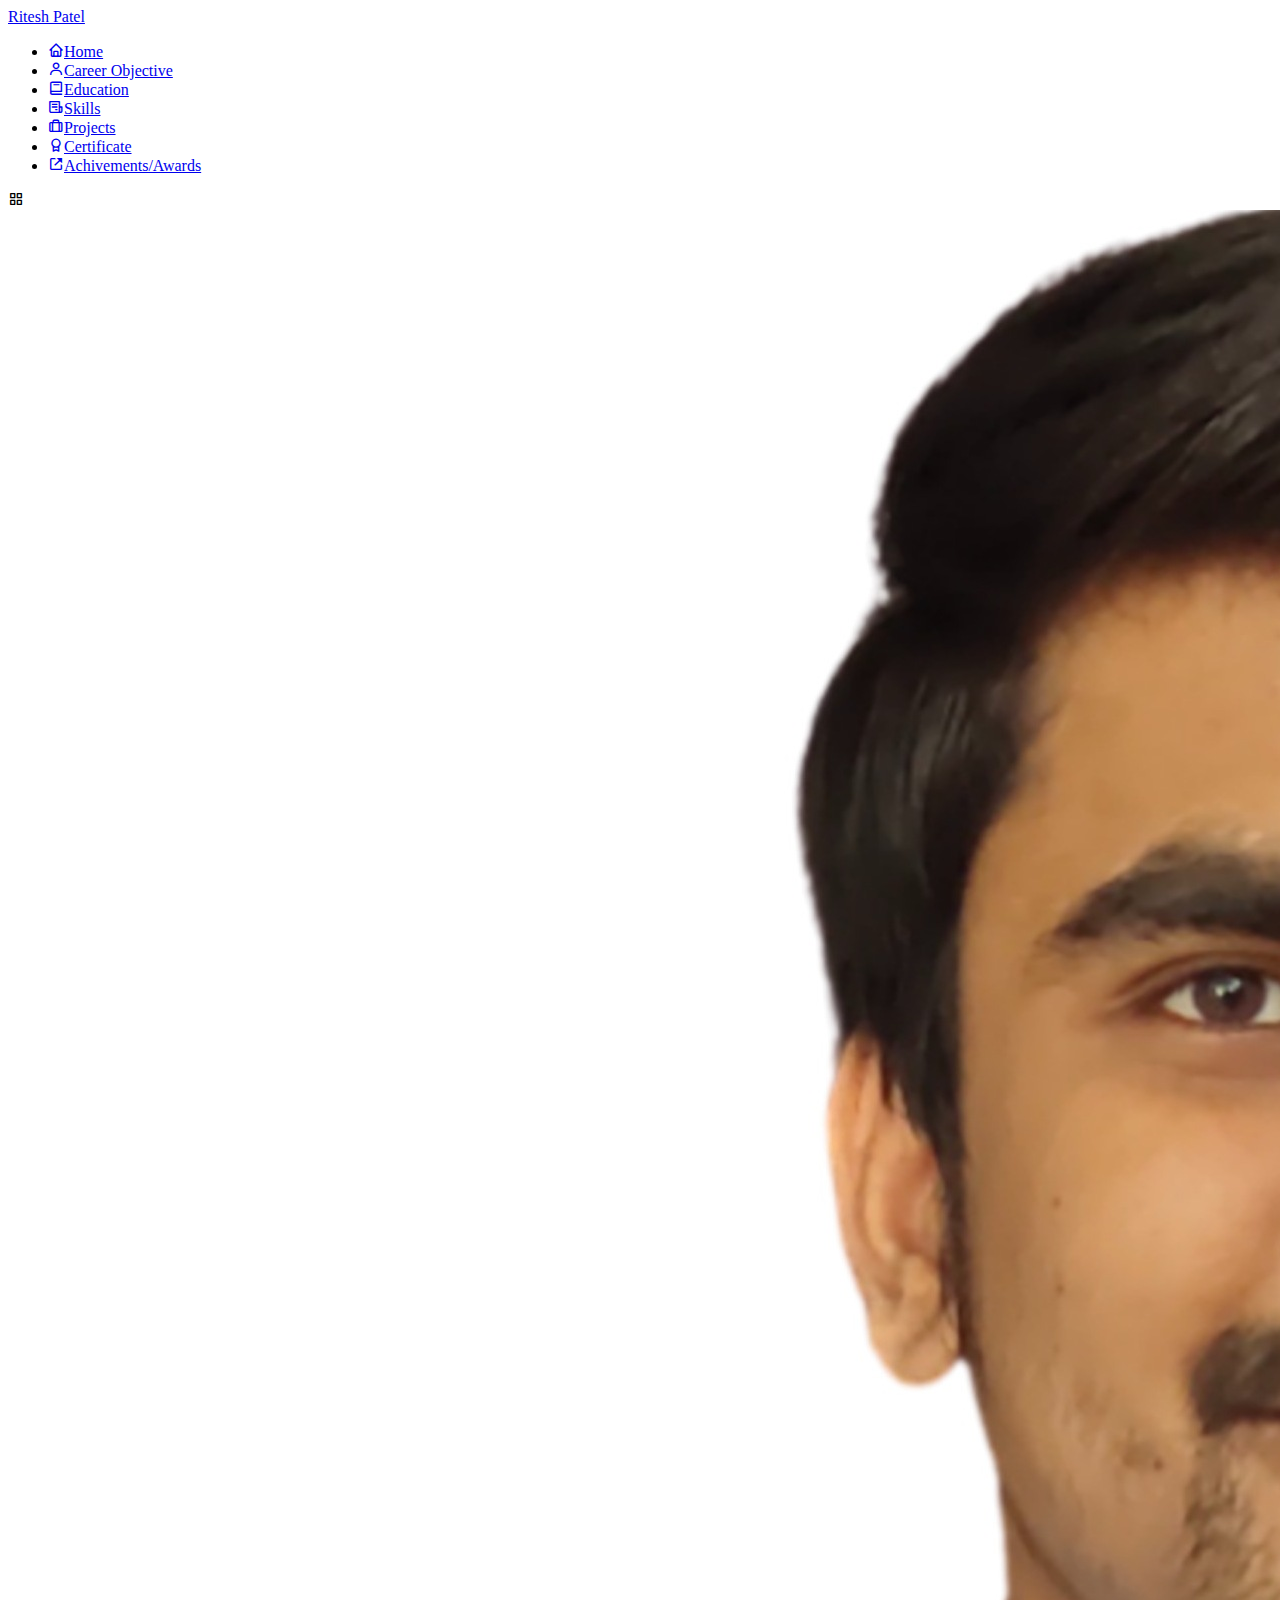
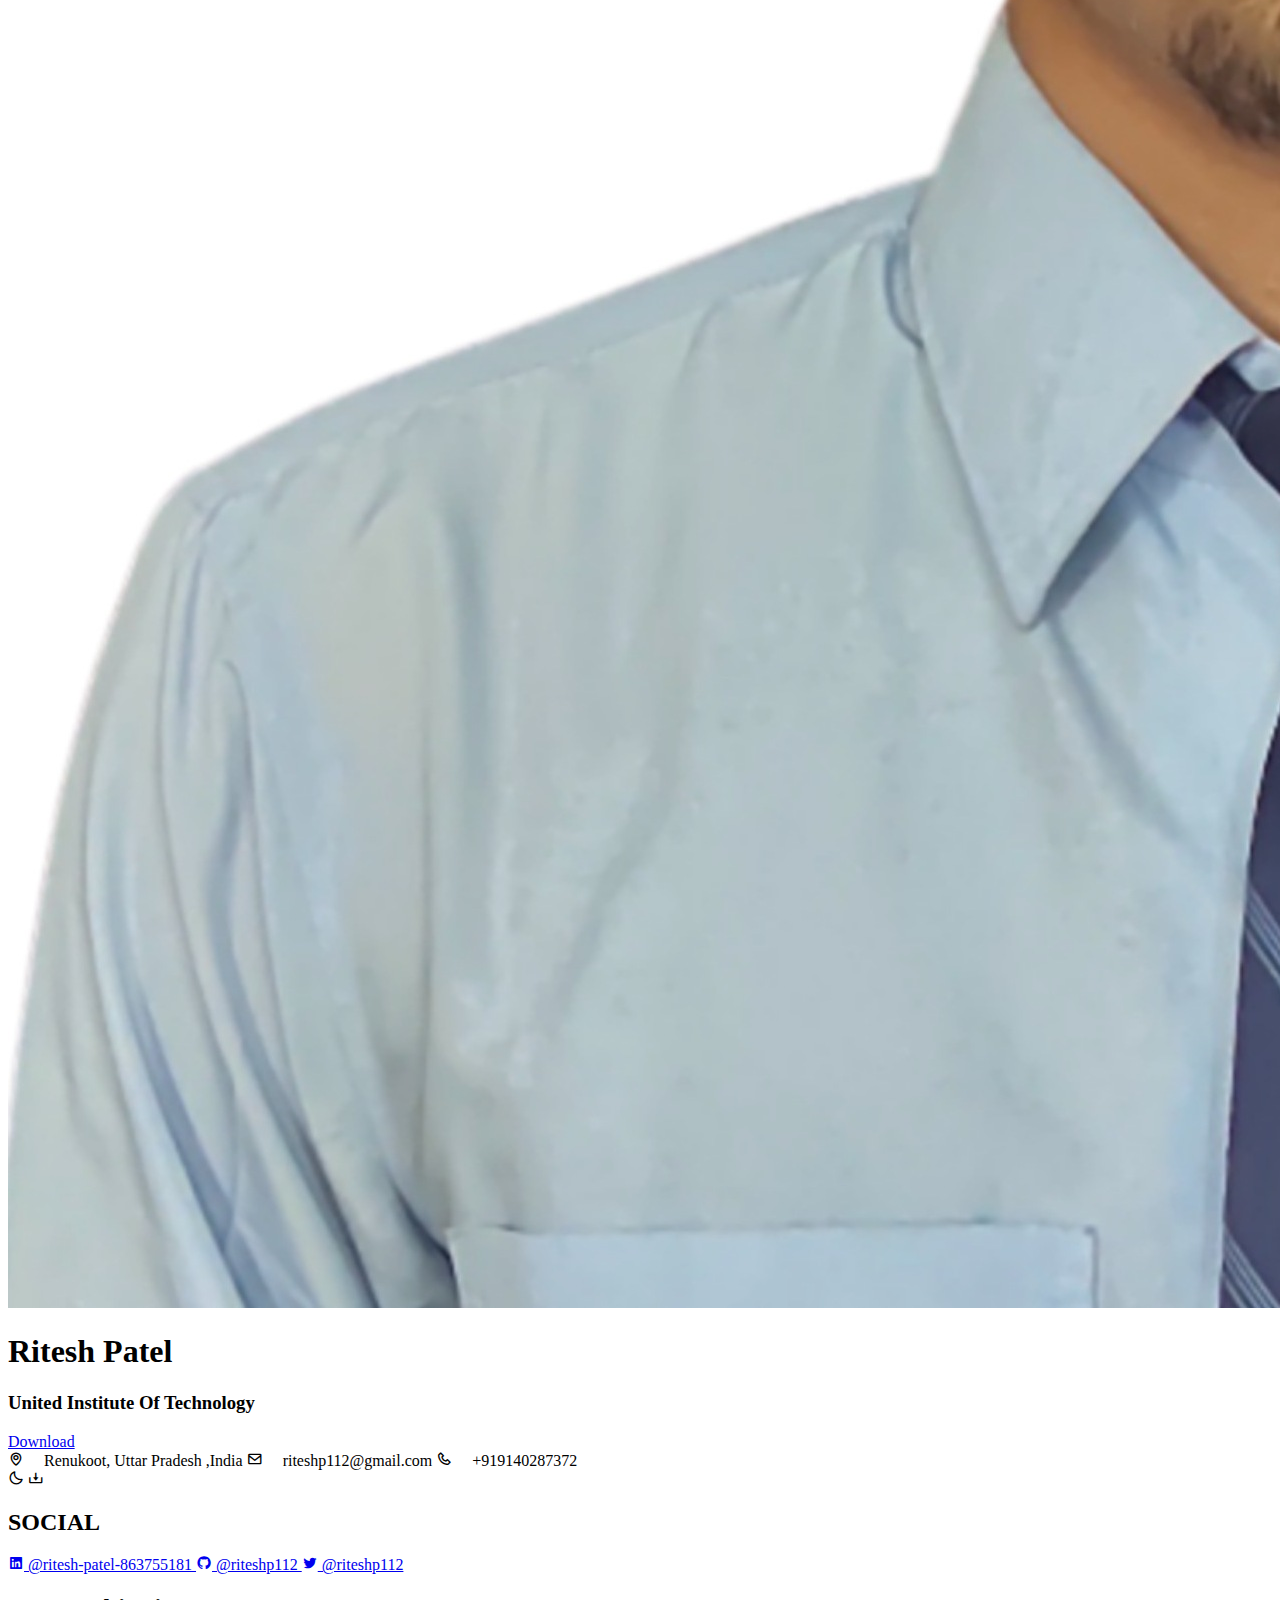
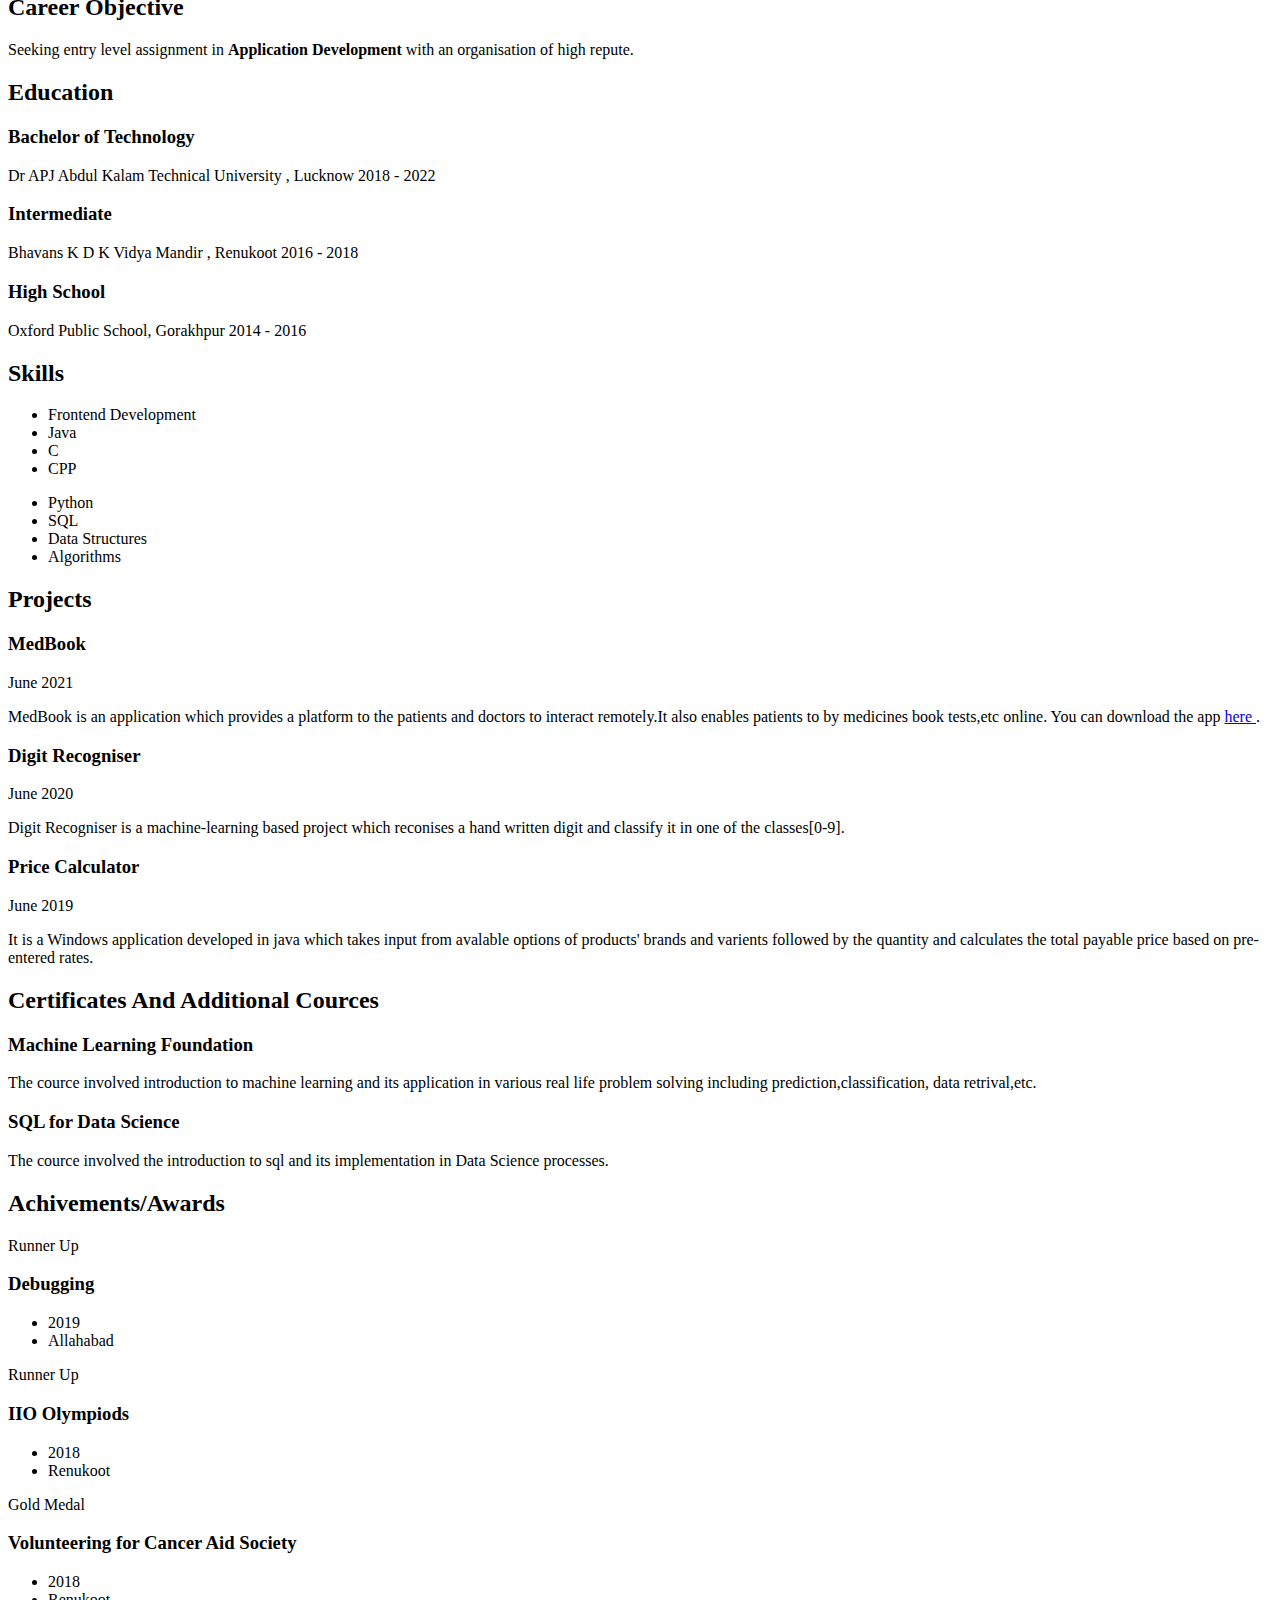
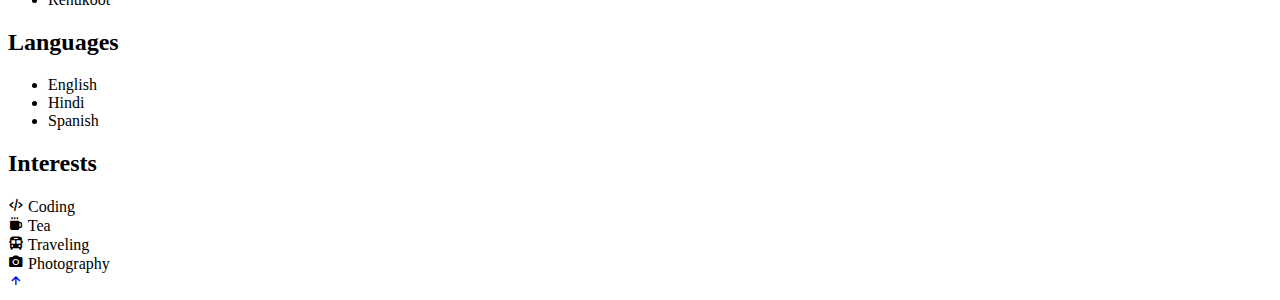
==== index.html @ ca0a8ebd "Update index.html" ====
<!DOCTYPE html>
    <html lang="en">
    <head>
        <meta charset="UTF-8">
<meta name="google-site-verification" content="iwuWeaRlqphorkaaefoOGMa5y9uV6KYfzIlJRqdi-gw" />
        <meta name="viewport" content="width=device-width, initial-scale=1.0">
        <meta name="description" content="A portfolio website of Ritesh Patel.">
        <meta name="keywords" content="Ritesh Patel, United Institute of Technology,9140287372, riteshp112@gmail.com, Maharajganj, Engineer, Software,Developer, Renukoot">

        <!-- BOX ICONS -->
        <link rel="stylesheet" href="https://cdn.jsdelivr.net/npm/boxicons@latest/css/boxicons.min.css">

        <!-- CSS -->
        <link rel="stylesheet" href="assets/css/styles.css">

        <!-- Favicon -->
        <link rel="icon" href="assets/img/PicsArt_08-19-12.42.11.jpg"  type="image/jpg">
        <title>Ritesh Patel</title>
    </head>
    <body>
        <!-- HEADER -->
        <header class="l-header" id="header">
            <nav class="nav bd-container">
                <a href="#" class="nav_logo">Ritesh Patel</a>
                <div class="nav_menu" id="nav-menu">
                    <ul class="nav_list">
                        <li class="nav_item">
                            <a href="#home" class="nav_link active-link">
                                <i class='bx bx-home nav_icon'></i>Home
                            </a>
                        </li>
                        <li class="nav_item">
                            <a href="#profile" class="nav_link">
                                <i class='bx bx-user nav_icon'></i>Career Objective
                            </a>
                        </li>
                        <li class="nav_item">
                            <a href="#education" class="nav_link">
                                <i class='bx bx-book nav_icon'></i>Education
                            </a>
                        </li>
                        <li class="nav_item">
                            <a href="#skills" class="nav_link">
                                <i class='bx bx-receipt nav_icon'></i>Skills
                            </a>
                        </li>
                        <li class="nav_item">
                            <a href="#experience" class="nav_link">
                                <i class='bx bx-briefcase-alt nav_icon'></i>Projects
                            </a>
                        </li>
                        <li class="nav_item">
                            <a href="#certificate" class="nav_link">
                                <i class='bx bx-award nav_icon'></i>Certificate
                            </a>
                        </li>
                        <li class="nav_item">
                            <a href="#references" class="nav_link">
                                <i class='bx bx-link-external nav_icon'></i>Achivements/Awards
                            </a>
                        </li>
                    </ul>
                </div>
                <div class="nav_toggle" id="nav-toggle">
                    <i class='bx bx-grid-alt'></i>
                </div>
            </nav>
        </header>

        <main class="l-main bd-container">
            <!-- All elements within this div, is generated in PDF -->
            <div class="resume" id="area-cv">
                <div class="resume__left">
                    <!-- HOME -->
                    <section class="home" id="home">
                        <div class="home_containter section bd-grid">
                            <div class="home_data bd-grid">
                                <img src="assets/img/PicsArt_08-19-12.42.11.jpg" alt="" class="home_img center">
                                <h1 class="home_title">Ritesh <b>Patel</b></h1>
                                <h3 class="home_profession">United Institute Of Technology</h3>
                                <!-- Button to generate and download the pdf. Available for desktop. -->
                                <div>
                                    <a download="" href="assets/pdf/Ritesh-Patel-Resume.pdf" class="home_button-movil">Download</a>
                                </div>
                            </div>
                            <div class="home_address bd-grid">
                                <span class="home_information">
                                    <i class="bx bx-map"> &nbsp; </i> Renukoot, Uttar Pradesh ,India 
                                </span>
                                <span class="home_information">
                                    <i class="bx bx-envelope"> &nbsp; </i> riteshp112@gmail.com
                                </span>
                                <span class="home_information">
                                    <i class="bx bx-phone"> &nbsp; </i> +919140287372
                                </span>
                            </div>
                        </div>
                        
                        <!-- Theme change button -->
                        <i class="bx bx-moon change-theme" title="Theme" id="theme-button"></i>
                        <!-- Button to generate and download the pdf. Available for desktop -->
                        <i class="bx bx-download generate-pdf" title="Generate PDF" id="resume-button"></i>
                    </section>          
                    
                    <!-- SOCIAL -->
                    <section class="social section">
                        <h2 class="section-title">SOCIAL</h2>
                        <div class="social_container bd-grid">
                            <a href="https://www.linkedin.com/in/ritesh-patel-863755181/" target="_blank" class="social_link">
                                <i class="bx bxl-linkedin-square social_icon"></i> @ritesh-patel-863755181
                            </a>
                            <a href="https://github.com/riteshp112/" target="_blank" class="social_link">
                                <i class="bx bxl-github social_icon"></i> @riteshp112
                            </a>
                            <a href="https://twitter.com/riteshp112" target="_blank" class="social_link">
                                <i class="bx bxl-twitter social_icon"></i> @riteshp112
                            </a>
                        </div>
                    </section>
                    <!-- PROFILE -->
                    <section class="profile section" id="profile">
                        <h2 class="section-title">Career Objective</h2>
                        <p class="profile_description">
						Seeking entry level assignment in <strong>Application Development</strong> with an organisation of high repute. </p>
                    </section>
                    
                    <!-- EDUCATION -->
                    <section class="education section" id="education">
                        <h2 class="section-title">Education</h2>
                        <div class="education_container bd-grid">
                            <div class="education_content">
                                <div class="education_time">
                                    <span class="education_rounder"></span>
                                    <span class="education_line"></span>
                                </div>
                                <div class="education_data bd-grid">
                                    <h3 class="education_title">Bachelor of Technology</h3>
                                    <span class="education_studies">Dr APJ Abdul Kalam Technical University , Lucknow</span>
                                    <span class="education_year">2018 - 2022</span>
                                </div>
                            </div>
                            <div class="education_content">
                                <div class="education_time">
                                    <span class="education_rounder"></span>
                                    <span class="education_line"></span>
                                </div>
                                <div class="education_data bd-grid">
                                    <h3 class="education_title">Intermediate</h3>
                                    <span class="education_studies">Bhavans K D K Vidya Mandir , Renukoot</span>
                                    <span class="education_year">2016 - 2018</span>
                                </div>
                            </div>
                            <div class="education_content">
                                <div class="education_time">
                                    <span class="education_rounder"></span>
                                    <!-- <span class="education_line"></span> -->
                                </div>
                                <div class="education_data bd-grid">
                                    <h3 class="education_title">High School</h3>
                                    <span class="education_studies">Oxford Public School, Gorakhpur</span>
                                    <span class="education_year">2014 - 2016</span>
                                </div>
                            </div>
                        </div>
                    </section>
                    <!-- SKILLS  -->
                    <section class="skills section" id="skills">
                        <h2 class="section-title">Skills</h2>
                        <div class="skills_content bd-grid">
                            <ul class="skills_data">
                                <li class="skills_name">
                                    <span class="skills_circle"></span> Frontend Development
                                </li>
                                <li class="skills_name">
                                    <span class="skills_circle"></span> Java
                                </li>
                                <li class="skills_name">
                                    <span class="skills_circle"></span> C
                                </li>
                                <li class="skills_name">
                                    <span class="skills_circle"></span> CPP
                                </li>
                            </ul>
                            <ul class="skills_data">
                                <li class="skills_name">
                                    <span class="skills_circle"></span>Python
                                </li>
                                <li class="skills_name">
                                    <span class="skills_circle"></span>SQL
                                </li>
                                <li class="skills_name">
                                    <span class="skills_circle"></span>Data Structures
                                </li>
                                <li class="skills_name">
                                    <span class="skills_circle"></span>Algorithms
                                </li>
                            </ul>
                        </div>
                    </section>
                </div>
                <div class="resume__right">
                    <!-- EXPERIENCE -->
                    <section class="experience section" id="experience">
                        <h2 class="section-title">Projects</h2>
                        <div class="experience_container bd-grid">
                            <div class="experience_content">
                                <div class="experience_time">
                                    <span class="experience_rounder"></span>
                                    <span class="experience_line"></span>
                                </div>
                                <div class="experience_data bd-grid">
                                    <h3 class="experience_title">MedBook</h3>
                                    <span class="experience_company">June 2021</span>
                                    <p class="experience_description">
                                        MedBook is an application which provides a platform to the patients and doctors to interact remotely.It also enables patients to by medicines book tests,etc online.
				    	You can download the app <a href="https://drive.google.com/file/d/1-U-6RuqI-yJNK6IaaDdtZ2BxaP_htmlr/view?usp=sharing" target="_blank" class="social_link">
					    here </a>.</div>
                            </div>
                            <div class="experience_content">
                                <div class="experience_time">
                                    <span class="experience_rounder"></span>
								<span class="experience_line"></span>
                                </div>
                                <div class="experience_data bd-grid">
                                    <h3 class="experience_title">Digit Recogniser </h3>
                                    <span class="experience_company">June 2020</span>
                                    <p class="experience_description"> Digit Recogniser is a machine-learning based project which reconises a hand written digit and classify it in one of the classes[0-9].
                                       
                                    </p>
									
                                </div>
							
                            </div>
							<div class="experience_content">
                                <div class="experience_time">
                                    <span class="experience_rounder"></span>
                                    <span class="experience_line"></span>
                                </div>
                                <div class="experience_data bd-grid">
                                    <h3 class="experience_title">Price Calculator</h3>
                                    <span class="experience_company">June 2019</span>
                                    <p class="experience_description">
									It is a Windows application developed in java which takes input from avalable options of products' brands and varients followed by the quantity and calculates the total payable price based on pre-entered rates.
                                                                      </div>
                            </div>
                        </div>
                    </section>
                    <!-- CERTIFICATES -->
                    <section class="certificate section" id="certificate">
                        <h2 class="section-title">Certificates And Additional Cources</h2>
                        <div class="certificate_container bd-grid">
                            <div class="certificate_content">
                                <h3 class="certificate_title">Machine Learning Foundation</h3>
                                <p class="certificate_description">
                                    The cource involved introduction to machine learning and its application in various real life problem solving including prediction,classification, data retrival,etc. 
                                </p>
                            </div>
                            <div class="certificate_content">
                                <h3 class="certificate_title">SQL for Data Science</h3>
                                <p class="certificate_description">
                                    The cource involved the introduction to sql and its implementation in Data Science processes.
                                </p>
                            </div>
                           
                        </div>
                    </section>
                    <!-- REFERENCES -->
                    <section class="references section" id="references">
                        <h2 class="section-title">Achivements/Awards</h2>
                        <div class="references_container bd-grid">
                            <div class="references_content bd-grid">
                                <span class="references_subtitle">Runner Up</span>
                                <h3 class="references_title">Debugging</h3>
                                <ul class="references_contact">
                                    <li>2019</li>
                                    <li>Allahabad</li>
                                </ul>
                            </div>
                            <div class="references_content bd-grid">
                                <span class="references_subtitle">Runner Up</span>
                                <h3 class="references_title">IIO Olympiods</h3>
                                <ul class="references_contact">
                                    <li>2018</li>
                                    <li>Renukoot</li>
                                </ul>
                            </div>
							<div class="references_content bd-grid">
                                <span class="references_subtitle">Gold Medal</span>
                                <h3 class="references_title">Volunteering for Cancer Aid Society</h3>
                                <ul class="references_contact">
                                    <li>2018</li>
                                    <li>Renukoot</li>
                                </ul>
                            </div>
                        </div>
                    </section>
                    <!-- LANGUAGES -->
                    <section class="languages section">
                        <h2 class="section-title">Languages</h2>
                        <div class="languages_container">
                            <ul class="languages_content bd-grid">
                                <li class="languages_name">
                                    <span class="languages_circle"></span> English
                                </li>
                                <li class="languages_name">
                                    <span class="languages_circle"></span> Hindi
                                </li>
                                <li class="languages_name">
                                    <span class="languages_circle"></span> Spanish
                                </li>
                            </ul>
                        </div>
                    </section>
                    
                    <!-- INTERESTS -->
                    <section class="interests section">
                        <h2 class="section-title">Interests</h2>
                        <div class="interests_container bd-grid">
                            <div class="interests_content">
                                <i class='bx bx-code-alt interests_icon'></i>
                                <span class="interests_name">Coding</span>
                            </div>
                            <div class="interests_content">
                                <i class='bx bxs-coffee interests_icon' ></i>
                                <span class="interests_name">Tea</span>
                            </div>
                            <div class="interests_content">
                                <i class="bx bxs-bus interests_icon"></i>
                                <span class="interests_name">Traveling</span>
                            </div>
                            <div class="interests_content">
                                <i class="bx bxs-camera interests_icon "></i>
                                <span class="interests_name">Photography</span>
                            </div>
                        </div>
                    </section>
                </div>
            </div>        
        </main> 

        <!-- SCROLL TOP -->
            <a href="#" class="scrolltop" id="scrolltop">
                <i class="bx bx-up-arrow-alt scrolltop_icon"></i>
            </a>

        <!-- HTML2PDF -->
        <script src="assets/js/html2pdf.bundle.min.js"></script>
        
        <!-- MAIN JS -->
        <script src="assets/js/main.js"></script>
    </body> <br>
</html>
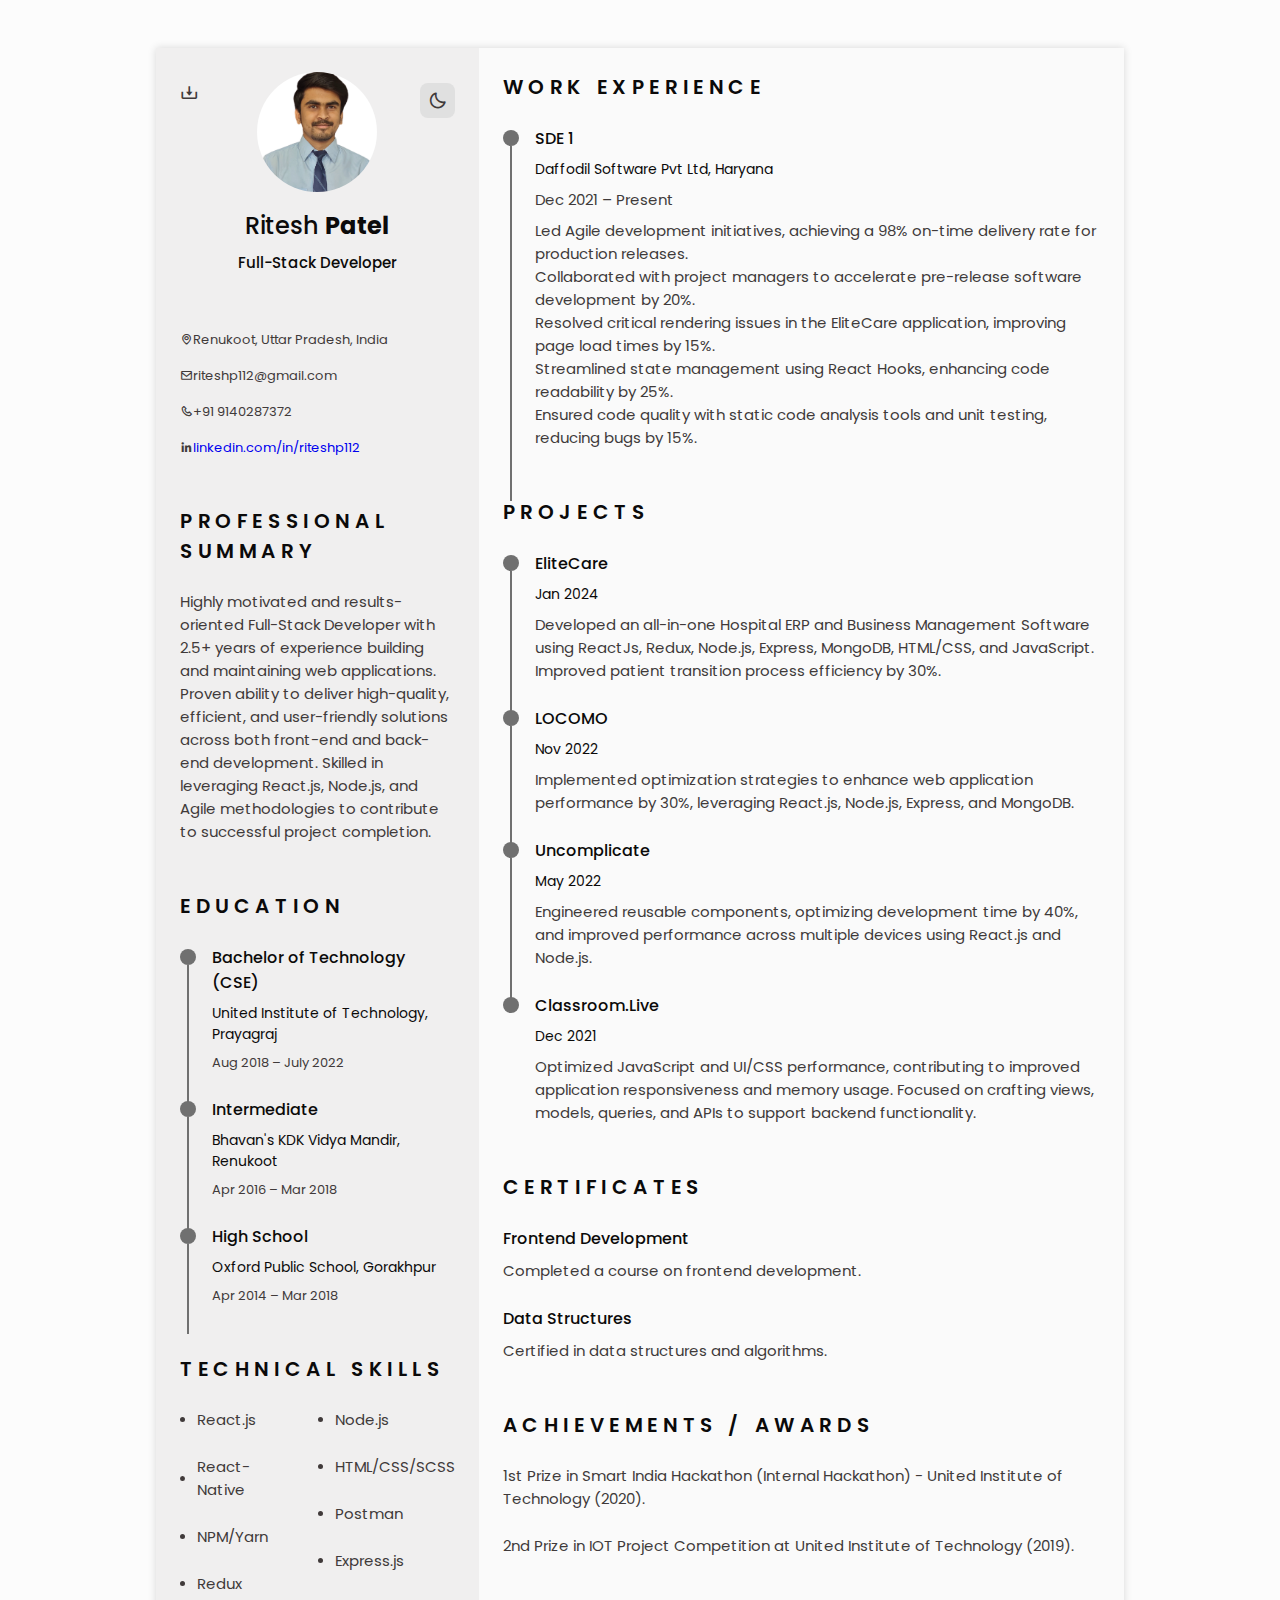
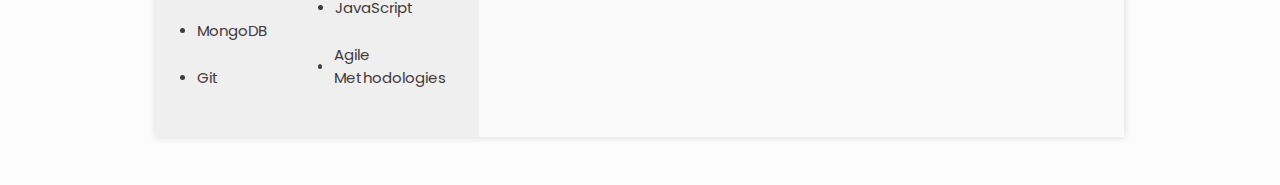
==== commit 21e5b6a0: "changes" ====
--- a/index.html
+++ b/index.html
@@ -1,352 +1,404 @@
 <!DOCTYPE html>
-    <html lang="en">
-    <head>
-        <meta charset="UTF-8">
-<meta name="google-site-verification" content="iwuWeaRlqphorkaaefoOGMa5y9uV6KYfzIlJRqdi-gw" />
-        <meta name="viewport" content="width=device-width, initial-scale=1.0">
-        <meta name="description" content="A portfolio website of Ritesh Patel.">
-        <meta name="keywords" content="Ritesh Patel, United Institute of Technology,9140287372, riteshp112@gmail.com, Maharajganj, Engineer, Software,Developer, Renukoot">
-
-        <!-- BOX ICONS -->
-        <link rel="stylesheet" href="https://cdn.jsdelivr.net/npm/boxicons@latest/css/boxicons.min.css">
-
-        <!-- CSS -->
-        <link rel="stylesheet" href="assets/css/styles.css">
-
-        <!-- Favicon -->
-        <link rel="icon" href="assets/img/PicsArt_08-19-12.42.11.jpg"  type="image/jpg">
-        <title>Ritesh Patel</title>
-    </head>
-    <body>
-        <!-- HEADER -->
-        <header class="l-header" id="header">
-            <nav class="nav bd-container">
-                <a href="#" class="nav_logo">Ritesh Patel</a>
-                <div class="nav_menu" id="nav-menu">
-                    <ul class="nav_list">
-                        <li class="nav_item">
-                            <a href="#home" class="nav_link active-link">
-                                <i class='bx bx-home nav_icon'></i>Home
-                            </a>
-                        </li>
-                        <li class="nav_item">
-                            <a href="#profile" class="nav_link">
-                                <i class='bx bx-user nav_icon'></i>Career Objective
-                            </a>
-                        </li>
-                        <li class="nav_item">
-                            <a href="#education" class="nav_link">
-                                <i class='bx bx-book nav_icon'></i>Education
-                            </a>
-                        </li>
-                        <li class="nav_item">
-                            <a href="#skills" class="nav_link">
-                                <i class='bx bx-receipt nav_icon'></i>Skills
-                            </a>
-                        </li>
-                        <li class="nav_item">
-                            <a href="#experience" class="nav_link">
-                                <i class='bx bx-briefcase-alt nav_icon'></i>Projects
-                            </a>
-                        </li>
-                        <li class="nav_item">
-                            <a href="#certificate" class="nav_link">
-                                <i class='bx bx-award nav_icon'></i>Certificate
-                            </a>
-                        </li>
-                        <li class="nav_item">
-                            <a href="#references" class="nav_link">
-                                <i class='bx bx-link-external nav_icon'></i>Achivements/Awards
-                            </a>
-                        </li>
-                    </ul>
-                </div>
-                <div class="nav_toggle" id="nav-toggle">
-                    <i class='bx bx-grid-alt'></i>
-                </div>
-            </nav>
-        </header>
-
-        <main class="l-main bd-container">
-            <!-- All elements within this div, is generated in PDF -->
-            <div class="resume" id="area-cv">
-                <div class="resume__left">
-                    <!-- HOME -->
-                    <section class="home" id="home">
-                        <div class="home_containter section bd-grid">
-                            <div class="home_data bd-grid">
-                                <img src="assets/img/PicsArt_08-19-12.42.11.jpg" alt="" class="home_img center">
-                                <h1 class="home_title">Ritesh <b>Patel</b></h1>
-                                <h3 class="home_profession">United Institute Of Technology</h3>
-                                <!-- Button to generate and download the pdf. Available for desktop. -->
-                                <div>
-                                    <a download="" href="assets/pdf/Ritesh-Patel-Resume.pdf" class="home_button-movil">Download</a>
-                                </div>
-                            </div>
-                            <div class="home_address bd-grid">
-                                <span class="home_information">
-                                    <i class="bx bx-map"> &nbsp; </i> Renukoot, Uttar Pradesh ,India 
-                                </span>
-                                <span class="home_information">
-                                    <i class="bx bx-envelope"> &nbsp; </i> riteshp112@gmail.com
-                                </span>
-                                <span class="home_information">
-                                    <i class="bx bx-phone"> &nbsp; </i> +919140287372
-                                </span>
-                            </div>
-                        </div>
-                        
-                        <!-- Theme change button -->
-                        <i class="bx bx-moon change-theme" title="Theme" id="theme-button"></i>
-                        <!-- Button to generate and download the pdf. Available for desktop -->
-                        <i class="bx bx-download generate-pdf" title="Generate PDF" id="resume-button"></i>
-                    </section>          
-                    
-                    <!-- SOCIAL -->
-                    <section class="social section">
-                        <h2 class="section-title">SOCIAL</h2>
-                        <div class="social_container bd-grid">
-                            <a href="https://www.linkedin.com/in/ritesh-patel-863755181/" target="_blank" class="social_link">
-                                <i class="bx bxl-linkedin-square social_icon"></i> @ritesh-patel-863755181
-                            </a>
-                            <a href="https://github.com/riteshp112/" target="_blank" class="social_link">
-                                <i class="bx bxl-github social_icon"></i> @riteshp112
-                            </a>
-                            <a href="https://twitter.com/riteshp112" target="_blank" class="social_link">
-                                <i class="bx bxl-twitter social_icon"></i> @riteshp112
-                            </a>
-                        </div>
-                    </section>
-                    <!-- PROFILE -->
-                    <section class="profile section" id="profile">
-                        <h2 class="section-title">Career Objective</h2>
-                        <p class="profile_description">
-						Seeking entry level assignment in <strong>Application Development</strong> with an organisation of high repute. </p>
-                    </section>
-                    
-                    <!-- EDUCATION -->
-                    <section class="education section" id="education">
-                        <h2 class="section-title">Education</h2>
-                        <div class="education_container bd-grid">
-                            <div class="education_content">
-                                <div class="education_time">
-                                    <span class="education_rounder"></span>
-                                    <span class="education_line"></span>
-                                </div>
-                                <div class="education_data bd-grid">
-                                    <h3 class="education_title">Bachelor of Technology</h3>
-                                    <span class="education_studies">Dr APJ Abdul Kalam Technical University , Lucknow</span>
-                                    <span class="education_year">2018 - 2022</span>
-                                </div>
-                            </div>
-                            <div class="education_content">
-                                <div class="education_time">
-                                    <span class="education_rounder"></span>
-                                    <span class="education_line"></span>
-                                </div>
-                                <div class="education_data bd-grid">
-                                    <h3 class="education_title">Intermediate</h3>
-                                    <span class="education_studies">Bhavans K D K Vidya Mandir , Renukoot</span>
-                                    <span class="education_year">2016 - 2018</span>
-                                </div>
-                            </div>
-                            <div class="education_content">
-                                <div class="education_time">
-                                    <span class="education_rounder"></span>
-                                    <!-- <span class="education_line"></span> -->
-                                </div>
-                                <div class="education_data bd-grid">
-                                    <h3 class="education_title">High School</h3>
-                                    <span class="education_studies">Oxford Public School, Gorakhpur</span>
-                                    <span class="education_year">2014 - 2016</span>
-                                </div>
-                            </div>
-                        </div>
-                    </section>
-                    <!-- SKILLS  -->
-                    <section class="skills section" id="skills">
-                        <h2 class="section-title">Skills</h2>
-                        <div class="skills_content bd-grid">
-                            <ul class="skills_data">
-                                <li class="skills_name">
-                                    <span class="skills_circle"></span> Frontend Development
-                                </li>
-                                <li class="skills_name">
-                                    <span class="skills_circle"></span> Java
-                                </li>
-                                <li class="skills_name">
-                                    <span class="skills_circle"></span> C
-                                </li>
-                                <li class="skills_name">
-                                    <span class="skills_circle"></span> CPP
-                                </li>
-                            </ul>
-                            <ul class="skills_data">
-                                <li class="skills_name">
-                                    <span class="skills_circle"></span>Python
-                                </li>
-                                <li class="skills_name">
-                                    <span class="skills_circle"></span>SQL
-                                </li>
-                                <li class="skills_name">
-                                    <span class="skills_circle"></span>Data Structures
-                                </li>
-                                <li class="skills_name">
-                                    <span class="skills_circle"></span>Algorithms
-                                </li>
-                            </ul>
-                        </div>
-                    </section>
-                </div>
-                <div class="resume__right">
-                    <!-- EXPERIENCE -->
-                    <section class="experience section" id="experience">
-                        <h2 class="section-title">Projects</h2>
-                        <div class="experience_container bd-grid">
-                            <div class="experience_content">
-                                <div class="experience_time">
-                                    <span class="experience_rounder"></span>
-                                    <span class="experience_line"></span>
-                                </div>
-                                <div class="experience_data bd-grid">
-                                    <h3 class="experience_title">MedBook</h3>
-                                    <span class="experience_company">June 2021</span>
-                                    <p class="experience_description">
-                                        MedBook is an application which provides a platform to the patients and doctors to interact remotely.It also enables patients to by medicines book tests,etc online.
-				    	You can download the app <a href="https://drive.google.com/file/d/1-U-6RuqI-yJNK6IaaDdtZ2BxaP_htmlr/view?usp=sharing" target="_blank" class="social_link">
-					    here </a>.</div>
-                            </div>
-                            <div class="experience_content">
-                                <div class="experience_time">
-                                    <span class="experience_rounder"></span>
-								<span class="experience_line"></span>
-                                </div>
-                                <div class="experience_data bd-grid">
-                                    <h3 class="experience_title">Digit Recogniser </h3>
-                                    <span class="experience_company">June 2020</span>
-                                    <p class="experience_description"> Digit Recogniser is a machine-learning based project which reconises a hand written digit and classify it in one of the classes[0-9].
-                                       
-                                    </p>
-									
-                                </div>
-							
-                            </div>
-							<div class="experience_content">
-                                <div class="experience_time">
-                                    <span class="experience_rounder"></span>
-                                    <span class="experience_line"></span>
-                                </div>
-                                <div class="experience_data bd-grid">
-                                    <h3 class="experience_title">Price Calculator</h3>
-                                    <span class="experience_company">June 2019</span>
-                                    <p class="experience_description">
-									It is a Windows application developed in java which takes input from avalable options of products' brands and varients followed by the quantity and calculates the total payable price based on pre-entered rates.
-                                                                      </div>
-                            </div>
-                        </div>
-                    </section>
-                    <!-- CERTIFICATES -->
-                    <section class="certificate section" id="certificate">
-                        <h2 class="section-title">Certificates And Additional Cources</h2>
-                        <div class="certificate_container bd-grid">
-                            <div class="certificate_content">
-                                <h3 class="certificate_title">Machine Learning Foundation</h3>
-                                <p class="certificate_description">
-                                    The cource involved introduction to machine learning and its application in various real life problem solving including prediction,classification, data retrival,etc. 
-                                </p>
-                            </div>
-                            <div class="certificate_content">
-                                <h3 class="certificate_title">SQL for Data Science</h3>
-                                <p class="certificate_description">
-                                    The cource involved the introduction to sql and its implementation in Data Science processes.
-                                </p>
-                            </div>
-                           
-                        </div>
-                    </section>
-                    <!-- REFERENCES -->
-                    <section class="references section" id="references">
-                        <h2 class="section-title">Achivements/Awards</h2>
-                        <div class="references_container bd-grid">
-                            <div class="references_content bd-grid">
-                                <span class="references_subtitle">Runner Up</span>
-                                <h3 class="references_title">Debugging</h3>
-                                <ul class="references_contact">
-                                    <li>2019</li>
-                                    <li>Allahabad</li>
-                                </ul>
-                            </div>
-                            <div class="references_content bd-grid">
-                                <span class="references_subtitle">Runner Up</span>
-                                <h3 class="references_title">IIO Olympiods</h3>
-                                <ul class="references_contact">
-                                    <li>2018</li>
-                                    <li>Renukoot</li>
-                                </ul>
-                            </div>
-							<div class="references_content bd-grid">
-                                <span class="references_subtitle">Gold Medal</span>
-                                <h3 class="references_title">Volunteering for Cancer Aid Society</h3>
-                                <ul class="references_contact">
-                                    <li>2018</li>
-                                    <li>Renukoot</li>
-                                </ul>
-                            </div>
-                        </div>
-                    </section>
-                    <!-- LANGUAGES -->
-                    <section class="languages section">
-                        <h2 class="section-title">Languages</h2>
-                        <div class="languages_container">
-                            <ul class="languages_content bd-grid">
-                                <li class="languages_name">
-                                    <span class="languages_circle"></span> English
-                                </li>
-                                <li class="languages_name">
-                                    <span class="languages_circle"></span> Hindi
-                                </li>
-                                <li class="languages_name">
-                                    <span class="languages_circle"></span> Spanish
-                                </li>
-                            </ul>
-                        </div>
-                    </section>
-                    
-                    <!-- INTERESTS -->
-                    <section class="interests section">
-                        <h2 class="section-title">Interests</h2>
-                        <div class="interests_container bd-grid">
-                            <div class="interests_content">
-                                <i class='bx bx-code-alt interests_icon'></i>
-                                <span class="interests_name">Coding</span>
-                            </div>
-                            <div class="interests_content">
-                                <i class='bx bxs-coffee interests_icon' ></i>
-                                <span class="interests_name">Tea</span>
-                            </div>
-                            <div class="interests_content">
-                                <i class="bx bxs-bus interests_icon"></i>
-                                <span class="interests_name">Traveling</span>
-                            </div>
-                            <div class="interests_content">
-                                <i class="bx bxs-camera interests_icon "></i>
-                                <span class="interests_name">Photography</span>
-                            </div>
-                        </div>
-                    </section>
-                </div>
-            </div>        
-        </main> 
-
-        <!-- SCROLL TOP -->
-            <a href="#" class="scrolltop" id="scrolltop">
-                <i class="bx bx-up-arrow-alt scrolltop_icon"></i>
-            </a>
-
-        <!-- HTML2PDF -->
-        <script src="assets/js/html2pdf.bundle.min.js"></script>
-        
-        <!-- MAIN JS -->
-        <script src="assets/js/main.js"></script>
-    </body> <br>
+<html lang="en">
+  <head>
+    <meta charset="UTF-8" />
+    <meta name="viewport" content="width=device-width, initial-scale=1.0" />
+    <meta name="description" content="Portfolio website of Ritesh Patel." />
+    <meta
+      name="keywords"
+      content="Ritesh Patel, United Institute of Technology, Software Developer, Engineer, Renukoot, Portfolio"
+    />
+    <meta name="robots" content="index, follow" />
+    <meta
+      name="google-site-verification"
+      content="iwuWeaRlqphorkaaefoOGMa5y9uV6KYfzIlJRqdi-gw"
+    />
+    <meta property="og:title" content="Ritesh Patel" />
+    <meta
+      property="og:description"
+      content="Portfolio website of Ritesh Patel."
+    />
+    <meta property="og:image" content="assets/img/PicsArt_08-19-12.42.11.jpg" />
+
+    <!-- BOX ICONS -->
+    <link
+      rel="stylesheet"
+      href="https://cdn.jsdelivr.net/npm/boxicons@latest/css/boxicons.min.css"
+    />
+
+    <!-- CSS -->
+    <link rel="stylesheet" href="assets/css/styles.css" />
+
+    <!-- Favicon -->
+    <link
+      rel="icon"
+      href="assets/img/PicsArt_08-19-12.42.11.jpg"
+      type="image/jpg"
+    />
+
+    <script type="application/ld+json">
+      {
+        "@context": "https://schema.org",
+        "@type": "Article",
+        "headline": "SEO Best Practices"
+      }
+    </script>
+
+    <title>Ritesh Patel - Portfolio</title>
+  </head>
+  <body>
+    <!-- HEADER -->
+    <header class="l-header" id="header">
+      <nav class="nav bd-container">
+        <a href="#" class="nav_logo">Ritesh Patel</a>
+        <div class="nav_menu" id="nav-menu">
+          <ul class="nav_list">
+            <li class="nav_item">
+              <a href="#home" class="nav_link active-link"
+                ><i class="bx bx-home nav_icon"></i>Home</a
+              >
+            </li>
+            <li class="nav_item">
+              <a href="#profile" class="nav_link"
+                ><i class="bx bx-user nav_icon"></i>Career Objective</a
+              >
+            </li>
+            <li class="nav_item">
+              <a href="#education" class="nav_link"
+                ><i class="bx bx-book nav_icon"></i>Education</a
+              >
+            </li>
+            <li class="nav_item">
+              <a href="#skills" class="nav_link"
+                ><i class="bx bx-receipt nav_icon"></i>Skills</a
+              >
+            </li>
+            <li class="nav_item">
+              <a href="#experience" class="nav_link"
+                ><i class="bx bx-briefcase-alt nav_icon"></i>Work Experience</a
+              >
+            </li>
+            <li class="nav_item">
+              <a href="#projects" class="nav_link"
+                ><i class="bx bx-folder-open nav_icon"></i>Projects</a
+              >
+            </li>
+          </ul>
+        </div>
+        <div class="nav_toggle" id="nav-toggle">
+          <i class="bx bx-grid-alt"></i>
+        </div>
+      </nav>
+    </header>
+
+    <main class="l-main bd-container">
+      <div class="resume" id="area-cv">
+        <div class="resume__left">
+          <!-- HOME SECTION -->
+          <section class="home" id="home">
+            <div class="home_container section bd-grid">
+              <div class="home_data bd-grid">
+                <img
+                  src="assets/img/PicsArt_08-19-12.42.11.jpg"
+                  alt="Ritesh Patel"
+                  class="home_img center"
+                />
+                <h1 class="home_title">Ritesh <b>Patel</b></h1>
+                <h3 class="home_profession">Full-Stack Developer</h3>
+                <a
+                  download
+                  href="assets/pdf/Ritesh-Patel-Resume.pdf"
+                  class="home_button-movil"
+                  >Download Resume</a
+                >
+              </div>
+              <div class="home_address bd-grid">
+                <span class="home_information"
+                  ><i class="bx bx-map"></i> Renukoot, Uttar Pradesh,
+                  India</span
+                >
+                <span class="home_information"
+                  ><i class="bx bx-envelope"></i>
+                  riteshp112@gmail.com</span
+                >
+                <span class="home_information"
+                  ><i class="bx bx-phone"></i> +91 9140287372</span
+                >
+                <span class="home_information"
+                  ><i class="bx bxl-linkedin"></i>
+                  <a href="https://linkedin.com/in/riteshp112" target="_blank"
+                    >linkedin.com/in/riteshp112</a
+                  ></span
+                >
+              </div>
+            </div>
+            <i
+              class="bx bx-moon change-theme"
+              title="Change Theme"
+              id="theme-button"
+            ></i>
+            <i
+              class="bx bx-download generate-pdf"
+              title="Download as PDF"
+              id="resume-button"
+            ></i>
+          </section>
+
+          <!-- PROFESSIONAL SUMMARY SECTION -->
+          <section class="profile section" id="profile">
+            <h2 class="section-title">Professional Summary</h2>
+            <p class="profile_description">
+              Highly motivated and results-oriented Full-Stack Developer with
+              2.5+ years of experience building and maintaining web
+              applications. Proven ability to deliver high-quality, efficient,
+              and user-friendly solutions across both front-end and back-end
+              development. Skilled in leveraging React.js, Node.js, and Agile
+              methodologies to contribute to successful project completion.
+            </p>
+          </section>
+
+          <!-- EDUCATION SECTION -->
+          <section class="education section" id="education">
+            <h2 class="section-title">Education</h2>
+            <div class="education_container bd-grid">
+              <div class="education_content">
+                <div class="education_time">
+                  <span class="education_rounder"></span>
+                  <span class="education_line"></span>
+                </div>
+                <div class="education_data bd-grid">
+                  <h3 class="education_title">Bachelor of Technology (CSE)</h3>
+                  <span class="education_studies"
+                    >United Institute of Technology, Prayagraj</span
+                  >
+                  <span class="education_year">Aug 2018 – July 2022</span>
+                </div>
+              </div>
+              <div class="education_content">
+                <div class="education_time">
+                  <span class="education_rounder"></span>
+                  <span class="education_line"></span>
+                </div>
+                <div class="education_data bd-grid">
+                  <h3 class="education_title">Intermediate</h3>
+                  <span class="education_studies"
+                    >Bhavan's KDK Vidya Mandir, Renukoot</span
+                  >
+                  <span class="education_year">Apr 2016 – Mar 2018</span>
+                </div>
+              </div>
+              <div class="education_content">
+                <div class="education_time">
+                  <span class="education_rounder"></span>
+                  <span class="education_line"></span>
+                </div>
+                <div class="education_data bd-grid">
+                  <h3 class="education_title">High School</h3>
+                  <span class="education_studies"
+                    >Oxford Public School, Gorakhpur</span
+                  >
+                  <span class="education_year">Apr 2014 – Mar 2018</span>
+                </div>
+              </div>
+            </div>
+          </section>
+
+          <!-- SKILLS SECTION -->
+          <section class="skills section" id="skills">
+            <h2 class="section-title">Technical Skills</h2>
+            <div class="skills_content bd-grid">
+              <ul class="skills_data">
+                <li class="skills_name">
+                  <span class="skills_circle"></span> React.js
+                </li>
+                <li class="skills_name">
+                  <span class="skills_circle"></span> React-Native
+                </li>
+                <li class="skills_name">
+                  <span class="skills_circle"></span> NPM/Yarn
+                </li>
+                <li class="skills_name">
+                  <span class="skills_circle"></span> Redux
+                </li>
+                <li class="skills_name">
+                  <span class="skills_circle"></span> MongoDB
+                </li>
+                <li class="skills_name">
+                  <span class="skills_circle"></span> Git
+                </li>
+              </ul>
+              <ul class="skills_data">
+                <li class="skills_name">
+                  <span class="skills_circle"></span> Node.js
+                </li>
+                <li class="skills_name">
+                  <span class="skills_circle"></span> HTML/CSS/SCSS
+                </li>
+                <li class="skills_name">
+                  <span class="skills_circle"></span> Postman
+                </li>
+                <li class="skills_name">
+                  <span class="skills_circle"></span> Express.js
+                </li>
+                <li class="skills_name">
+                  <span class="skills_circle"></span> JavaScript
+                </li>
+                <li class="skills_name">
+                  <span class="skills_circle"></span> Agile Methodologies
+                </li>
+              </ul>
+            </div>
+          </section>
+        </div>
+
+        <div class="resume__right">
+          <!-- WORK EXPERIENCE SECTION -->
+          <section class="experience section" id="experience">
+            <h2 class="section-title">Work Experience</h2>
+            <div class="experience_container bd-grid">
+              <div class="experience_content">
+                <div class="experience_time">
+                  <span class="experience_rounder"></span>
+                  <span class="experience_line"></span>
+                </div>
+                <div class="experience_data bd-grid">
+                  <h3 class="experience_title">SDE 1</h3>
+                  <span class="experience_company"
+                    >Daffodil Software Pvt Ltd, Haryana</span
+                  >
+                  <span class="experience_year">Dec 2021 – Present</span>
+                  <ul class="experience_list">
+                    <li>
+                      Led Agile development initiatives, achieving a 98% on-time
+                      delivery rate for production releases.
+                    </li>
+                    <li>
+                      Collaborated with project managers to accelerate
+                      pre-release software development by 20%.
+                    </li>
+                    <li>
+                      Resolved critical rendering issues in the EliteCare
+                      application, improving page load times by 15%.
+                    </li>
+                    <li>
+                      Streamlined state management using React Hooks, enhancing
+                      code readability by 25%.
+                    </li>
+                    <li>
+                      Ensured code quality with static code analysis tools and
+                      unit testing, reducing bugs by 15%.
+                    </li>
+                  </ul>
+                </div>
+              </div>
+            </div>
+          </section>
+
+          <!-- PROJECTS SECTION -->
+          <section class="projects section" id="projects">
+            <h2 class="section-title">Projects</h2>
+            <div class="experience_container bd-grid">
+              <div class="experience_content">
+                <div class="experience_time">
+                  <span class="experience_rounder"></span>
+                  <span class="experience_line"></span>
+                </div>
+                <div class="experience_data bd-grid">
+                  <h3 class="experience_title">EliteCare</h3>
+                  <span class="experience_company">Jan 2024</span>
+                  <p class="experience_description">
+                    Developed an all-in-one Hospital ERP and Business Management
+                    Software using ReactJs, Redux, Node.js, Express, MongoDB,
+                    HTML/CSS, and JavaScript. Improved patient transition
+                    process efficiency by 30%.
+                  </p>
+                </div>
+              </div>
+              <div class="experience_content">
+                <div class="experience_time">
+                  <span class="experience_rounder"></span>
+                  <span class="experience_line"></span>
+                </div>
+                <div class="experience_data bd-grid">
+                  <h3 class="experience_title">LOCOMO</h3>
+                  <span class="experience_company">Nov 2022</span>
+                  <p class="experience_description">
+                    Implemented optimization strategies to enhance web
+                    application performance by 30%, leveraging React.js,
+                    Node.js, Express, and MongoDB.
+                  </p>
+                </div>
+              </div>
+              <div class="experience_content">
+                <div class="experience_time">
+                  <span class="experience_rounder"></span>
+                  <span class="experience_line"></span>
+                </div>
+                <div class="experience_data bd-grid">
+                  <h3 class="experience_title">Uncomplicate</h3>
+                  <span class="experience_company">May 2022</span>
+                  <p class="experience_description">
+                    Engineered reusable components, optimizing development time
+                    by 40%, and improved performance across multiple devices
+                    using React.js and Node.js.
+                  </p>
+                </div>
+              </div>
+              <div class="experience_content">
+                <div class="experience_time">
+                  <span class="experience_rounder"></span>
+                </div>
+                <div class="experience_data bd-grid">
+                  <h3 class="experience_title">Classroom.Live</h3>
+                  <span class="experience_company">Dec 2021</span>
+                  <p class="experience_description">
+                    Optimized JavaScript and UI/CSS performance, contributing to
+                    improved application responsiveness and memory usage.
+                    Focused on crafting views, models, queries, and APIs to
+                    support backend functionality.
+                  </p>
+                </div>
+              </div>
+            </div>
+          </section>
+
+          <!-- CERTIFICATES SECTION -->
+          <section class="certificate section" id="certificate">
+            <h2 class="section-title">Certificates</h2>
+            <div class="certificate_container bd-grid">
+              <div class="certificate_content">
+                <h3 class="certificate_title">Frontend Development</h3>
+                <p class="certificate_description">
+                  Completed a course on frontend development.
+                </p>
+              </div>
+              <div class="certificate_content">
+                <h3 class="certificate_title">Data Structures</h3>
+                <p class="certificate_description">
+                  Certified in data structures and algorithms.
+                </p>
+              </div>
+            </div>
+          </section>
+
+          <!-- ACHIEVEMENTS/AWARDS SECTION -->
+          <section class="references section" id="references">
+            <h2 class="section-title">Achievements / Awards</h2>
+            <div class="references_container bd-grid">
+              <p>
+                1st Prize in Smart India Hackathon (Internal Hackathon) - United
+                Institute of Technology (2020).
+              </p>
+              <p>
+                2nd Prize in IOT Project Competition at United Institute of
+                Technology (2019).
+              </p>
+            </div>
+          </section>
+        </div>
+      </div>
+    </main>
+    <!-- MAIN JS -->
+    <script src="assets/js/main.js"></script>
+  </body>
 </html>
--- a/assets/css/styles.css
+++ b/assets/css/styles.css
@@ -0,0 +1,656 @@
+/* GOOGLE FONTS */
+@import url("https://fonts.googleapis.com/css2?family=Poppins:wght@400;500;600&display=swap");
+
+/* VARIABLES CSS */
+:root {
+  --header-height: 3rem;
+
+  /* Colors */
+  --title-color: #0b0a0a;
+  --text-color: #403a3a;
+  --text-color-light: #707070;
+  --container-color: #fafafa;
+  --container-color-alt: #f0efef;
+  --body-color: #fcfcfc;
+  --button-bg-color: #e0e0e0;
+  --button-hover-bg-color: #d4d4d4;
+
+  /* Font and typography */
+  --body-font: "Poppins", sans-serif;
+  --h1-font-size: 1.5rem;
+  --h2-font-size: 1.25rem;
+  --h3-font-size: 1rem;
+  --normal-font-size: 0.938rem;
+  --small-font-size: 0.875rem;
+  --smaller-font-size: 0.813rem;
+
+  /* Font weight */
+  --font-medium: 500;
+  --font-semi-bold: 600;
+
+  /* Margins */
+  --mb-1: 0.5rem;
+  --mb-2: 1rem;
+  --mb-3: 1.5rem;
+
+  /* z index */
+  --z-tooltip: 10;
+  --z-fixed: 100;
+
+  /* Transition */
+  --transition-speed: 0.3s;
+}
+
+/* Variables Dark theme */
+body.dark-theme {
+  --title-color: #f2f2f2;
+  --text-color: #bfbfbf;
+  --container-color: #212121;
+  --container-color-alt: #181616;
+  --body-color: #2b2b2b;
+  --button-bg-color: #333333;
+  --button-hover-bg-color: #444444;
+}
+
+/* BASE */
+*,
+::before,
+::after {
+  box-sizing: border-box;
+  transition: background-color var(--transition-speed),
+    color var(--transition-speed);
+}
+
+html {
+  scroll-behavior: smooth;
+}
+
+/* Button Dark/Light */
+.change-theme {
+  position: absolute;
+  right: 0;
+  top: 2.2rem;
+  display: flex;
+  color: var(--text-color);
+  font-size: 1.2rem;
+  cursor: pointer;
+  background-color: var(--button-bg-color);
+  padding: 0.5rem;
+  border-radius: 0.5rem;
+  transition: background-color var(--transition-speed);
+}
+
+.change-theme:hover {
+  background-color: var(--button-hover-bg-color);
+  color: var(--text-color);
+}
+
+/* Rest of the CSS remains the same */
+
+body.scale-cv {
+  --h1-font-size: 0.938rem;
+  --h2-font-size: 0.938rem;
+  --h3-font-size: 0.875rem;
+  --normal-font-size: 0.813rem;
+  --small-font-size: 0.75rem;
+  --smaller-font-size: 0.688rem;
+}
+/* Generate PDF button */
+.generate-pdf {
+  display: none;
+  position: absolute;
+  top: 2.2rem;
+  left: 0;
+  font-size: 1.2rem;
+  color: var(--text-color);
+  cursor: pointer;
+}
+
+.generate-pdf:hover {
+  color: var(--title-color);
+}
+/* Classes modified to reduce size and print on A4 sheet */
+.scale-cv .change-theme,
+.scale-cv .generate-pdf {
+  display: none;
+}
+
+.scale-cv .bd-container {
+  max-width: 700px;
+}
+
+.scale-cv .section {
+  padding: 1.5rem 0 0.8rem;
+}
+
+.scale-cv .section-title {
+  margin-bottom: 0.75rem;
+}
+
+.scale-cv .resume_left,
+.scale-cv .resume_right {
+  padding: 0 1rem;
+}
+
+.scale-cv .home_img {
+  width: 85px;
+  height: 85px;
+}
+
+.scale-cv .home_container {
+  gap: 1rem;
+}
+
+.scale-cv .home_data {
+  gap: 0.1rem;
+}
+
+.scale-cv .profile_description {
+  font-size: 12px;
+}
+
+.scale-cv .home_address,
+.scale-cv .social_container {
+  gap: 0.55rem;
+}
+
+.scale-cv .home_icon,
+.scale-cv .social_icon,
+.scale-cv .interests_icon {
+  font-size: 1rem;
+}
+
+.scale-cv .education_container,
+.scale-cv .experience_container,
+.scale-cv .certificate_container {
+  gap: 0;
+}
+
+.scale-cv .education_time,
+.scale-cv .experience_time {
+  padding-right: 1rem;
+}
+
+.scale-cv .education_rounder,
+.scale-cv .experience_rounder {
+  width: 11px;
+  height: 11px;
+  margin-top: 0.2rem;
+}
+
+.scale-cv .education_line {
+  width: 1px;
+  height: 70px;
+  transform: translate(5px, 0);
+}
+
+.scale-cv .education_title,
+.scale-cv .education_studies {
+  font-size: 12px;
+}
+
+.scale-cv .experience_line {
+  width: 1px;
+  height: 130px;
+  transform: translate(5px, 0);
+}
+
+.scale-cv .education_data,
+.scale-cv .experience_data {
+  gap: 0.2rem;
+  font-size: 12px;
+}
+
+.scale-cv .skills_name {
+  margin-bottom: var(--mb-1);
+  font-size: 13px;
+}
+
+.scale-cv .interests_container {
+  column-gap: 1.5rem;
+  font-size: 10px;
+}
+
+body {
+  margin: 0 0 var(--header-height) 0;
+  padding: 0;
+  font-family: var(--body-font);
+  font-size: var(--normal-font-size);
+  background-color: var(--body-color);
+  color: var(--text-color);
+}
+
+h1,
+h2,
+h3,
+ul,
+p {
+  margin: 0;
+}
+
+h1,
+h2,
+h3 {
+  color: var(--title-color);
+  font-weight: var(--font-medium);
+}
+
+ul {
+  padding: 0;
+  list-style: none;
+}
+
+a {
+  text-decoration: none;
+}
+
+img {
+  max-width: 100%;
+  height: auto;
+}
+
+/* CLASS CSS */
+.section {
+  padding: 1.5rem 0;
+}
+
+.section-title {
+  font-size: var(--h2-font-size);
+  color: var(--title-color);
+  font-weight: var(--font-semi-bold);
+  text-transform: uppercase;
+  letter-spacing: 0.35rem;
+  text-align: center;
+  margin-bottom: var(--mb-3);
+}
+
+/* LAYOUT */
+.bd-container {
+  max-width: 968px;
+  width: calc(100% - 3rem);
+  margin-left: var(--mb-3);
+  margin-right: var(--mb-3);
+}
+
+.bd-grid {
+  display: grid;
+  gap: 1.5rem;
+}
+
+.l-header {
+  width: 100%;
+  position: fixed;
+  bottom: 0;
+  left: 0;
+  z-index: var(--z-fixed);
+  background-color: var(--body-color);
+  box-shadow: 0 -1px 4px rgba(0, 0, 0, 0.1);
+  transition: 0.3s;
+}
+
+/* NAV */
+.nav {
+  height: var(--header-height);
+  display: flex;
+  justify-content: space-between;
+  align-items: center;
+}
+
+@media screen and (max-width: 968px) {
+  .nav_menu {
+    position: fixed;
+    bottom: -100%;
+    left: 0;
+    width: 100%;
+    padding: 2rem 1.5rem;
+    background-color: var(--body-color);
+    box-shadow: 0 1px 4px rgba(0, 0, 0, 0.1);
+    border-radius: 1rem 1rem 0 0;
+    z-index: var(--z-fixed);
+    transition: 0.3s;
+  }
+
+  .nav_logo,
+  .nav_toggle {
+    color: var(--title-color);
+    font-weight: var(--font-medium);
+  }
+
+  .nav_toggle {
+    font-size: 1.2rem;
+    cursor: pointer;
+  }
+
+  .nav_item {
+    text-align: center;
+  }
+
+  .nav_list {
+    display: grid;
+    grid-template-columns: repeat(3, 1fr);
+    gap: 2rem;
+  }
+
+  .nav_link {
+    display: flex;
+    flex-direction: column;
+    font-size: var(--smaller-font-size);
+    color: var(--text-color-light);
+    font-weight: var(--font-medium);
+  }
+
+  .nav_link:hover {
+    color: var(--title-color);
+  }
+
+  .nav_icon {
+    font-size: 1.2rem;
+    margin-bottom: var(--mb-1);
+  }
+
+  /* Show menu */
+  .show-menu {
+    bottom: var(--header-height);
+  }
+
+  /* Active menu link */
+  .active-link {
+    color: var(--title-color);
+  }
+}
+/* HOME */
+.home {
+  position: relative;
+}
+.home_container {
+  gap: 3rem;
+}
+
+.home_data {
+  gap: 0.5rem;
+  text-align: center;
+}
+
+.home_img {
+  width: 120px;
+  height: 120px;
+  margin: auto;
+  border-radius: 50%;
+  justify-content: center;
+  margin-bottom: var(--mb-1);
+}
+
+.home_title {
+  font-size: var(--h1-font-size);
+}
+
+.home_profession {
+  font-size: var(--normal-font-size);
+  margin-bottom: var(--mb-1);
+}
+
+.home_address {
+  gap: 1rem;
+}
+
+.home_information {
+  display: flex;
+  align-items: center;
+  font-size: var(--smaller-font-size);
+}
+
+.home_icon {
+  font-size: 1.2rem;
+  margin-right: 25rem;
+}
+
+.home_button-movil {
+  display: inline-block;
+  border: 2px solid var(--text-color);
+  color: var(--title-color);
+  padding: 1rem 2rem;
+  border-radius: 25rem;
+  transition: 0.3s;
+  font-weight: var(--font-medium);
+  margin-top: var(--mb-3);
+}
+
+.home_button-movil:hover {
+  background-color: var(--text-color);
+  color: var(--container-color);
+}
+
+/* SOCIAL */
+.social_container {
+  grid-template-columns: max-content;
+  gap: 1rem;
+}
+
+.social_link {
+  display: inline-flex;
+  align-items: center;
+  font-size: var(--small-font-size);
+  color: var(--text-color);
+}
+
+.social_link:hover {
+  color: var(--title-color);
+}
+
+.social_icon {
+  font-size: 1.2rem;
+  margin-right: 0.25rem;
+}
+/* PROFILE */
+.profile_description {
+  text-align: center;
+}
+/* EDUCATION AND EXPERIENCE */
+.education_content,
+.experience_content {
+  display: flex;
+}
+
+.education_time,
+.experience_time {
+  padding-right: 1rem;
+}
+
+.education_rounder,
+.experience_rounder {
+  position: relative;
+  display: block;
+  width: 16px;
+  height: 16px;
+  background-color: var(--text-color-light);
+  border-radius: 50%;
+  margin-top: 0.25rem;
+}
+
+.education_line,
+.experience_line {
+  display: block;
+  width: 2px;
+  height: 110%;
+  background-color: var(--text-color-light);
+  transform: translate(7px, 0);
+}
+
+.education_data,
+.experience_data {
+  gap: 0.5rem;
+}
+
+.education_title,
+.experience_title {
+  font-size: var(--h3-font-size);
+}
+
+.education_studies,
+.experience_company {
+  font-size: var(--small-font-size);
+  color: var(--title-color);
+}
+
+.education_year {
+  font-size: var(--smaller-font-size);
+}
+/* SKILLS AND LANGUAGES */
+.skills_content,
+.languages_content {
+  grid-template-columns: repeat(2, 1fr);
+}
+
+.languages_content {
+  gap: 0;
+}
+
+.skills_name,
+.languages_name {
+  display: flex;
+  align-items: center;
+  margin-bottom: var(--mb-3);
+}
+
+.skills_circle,
+.languages_circle {
+  display: inline-block;
+  width: 5px;
+  height: 5px;
+  background-color: var(--text-color);
+  border-radius: 50%;
+  margin-right: 0.75rem;
+}
+/* CERTIFICATES */
+.certificate_title {
+  font-size: var(--h3-font-size);
+  margin-bottom: var(--mb-1);
+}
+/* REFERENCES */
+.references_content {
+  gap: 0.25rem;
+}
+
+.references_subtitle {
+  color: var(--text-color-light);
+}
+
+.references_subtitle,
+.references_contact {
+  font-size: var(--smaller-font-size);
+}
+/* INTERESTS */
+.interests_container {
+  grid-template-columns: repeat(3, 1fr);
+  margin-top: var(--mb-2);
+}
+
+.interests_content {
+  display: flex;
+  flex-direction: column;
+  align-items: center;
+}
+
+.interests_icon {
+  font-size: 1.5rem;
+  color: var(--text-color-light);
+  margin-bottom: 0.25rem;
+}
+/* Scroll top */
+.scrolltop {
+  position: fixed;
+  right: 1rem;
+  bottom: 5rem;
+  display: flex;
+  justify-content: center;
+  align-items: center;
+  padding: 0.3rem;
+  background-color: var(--container-color-alt);
+  border-radius: 0.4rem;
+  z-index: var(--z-tooltip);
+  transition: 0.4s;
+  /* visibility: hidden; */
+}
+
+.scrolltop_icon {
+  font-size: 1.2rem;
+  color: var(--text-color);
+}
+
+.show-scroll {
+  visibility: visible;
+  bottom: 5rem;
+}
+/*========== MEDIA QUERIES ==========*/
+/* For small devices, menu two columns */
+@media screen and (max-width: 320px) {
+  .nav_list {
+    grid-template-columns: repeat(2, 1fr);
+    gap: 1rem 0.5rem;
+  }
+}
+
+/* Classes modified for large screen size */
+@media screen and (min-width: 968px) {
+  body {
+    margin: 3rem 0;
+  }
+
+  .bd-container {
+    margin: auto;
+    margin-right: auto;
+  }
+
+  .l-header,
+  .scrolltop {
+    display: none;
+  }
+
+  .resume {
+    display: grid;
+    grid-template-columns: 0.5fr 1fr;
+    background-color: var(--container-color);
+    box-shadow: 0 0 8px rgba(13, 12, 12, 0.15);
+  }
+
+  .resume__left {
+    background-color: var(--container-color-alt);
+  }
+
+  .resume__left,
+  .resume__right {
+    padding: 0 1.5rem;
+  }
+
+  .generate-pdf {
+    display: inline-block;
+  }
+
+  .section-title,
+  .profile_description {
+    text-align: initial;
+    gap: 0;
+  }
+
+  .home__container {
+    gap: 1.5rem;
+  }
+
+  .home_button-movil {
+    display: none;
+  }
+
+  .references_container {
+    grid-template-columns: repeat(1, 1fr);
+  }
+
+  .languages_content {
+    grid-template-columns: repeat(3, max-content);
+    column-gap: 3.5rem;
+  }
+
+  .interests_container {
+    grid-template-columns: repeat(4, max-content);
+    column-gap: 3.5rem;
+  }
+}
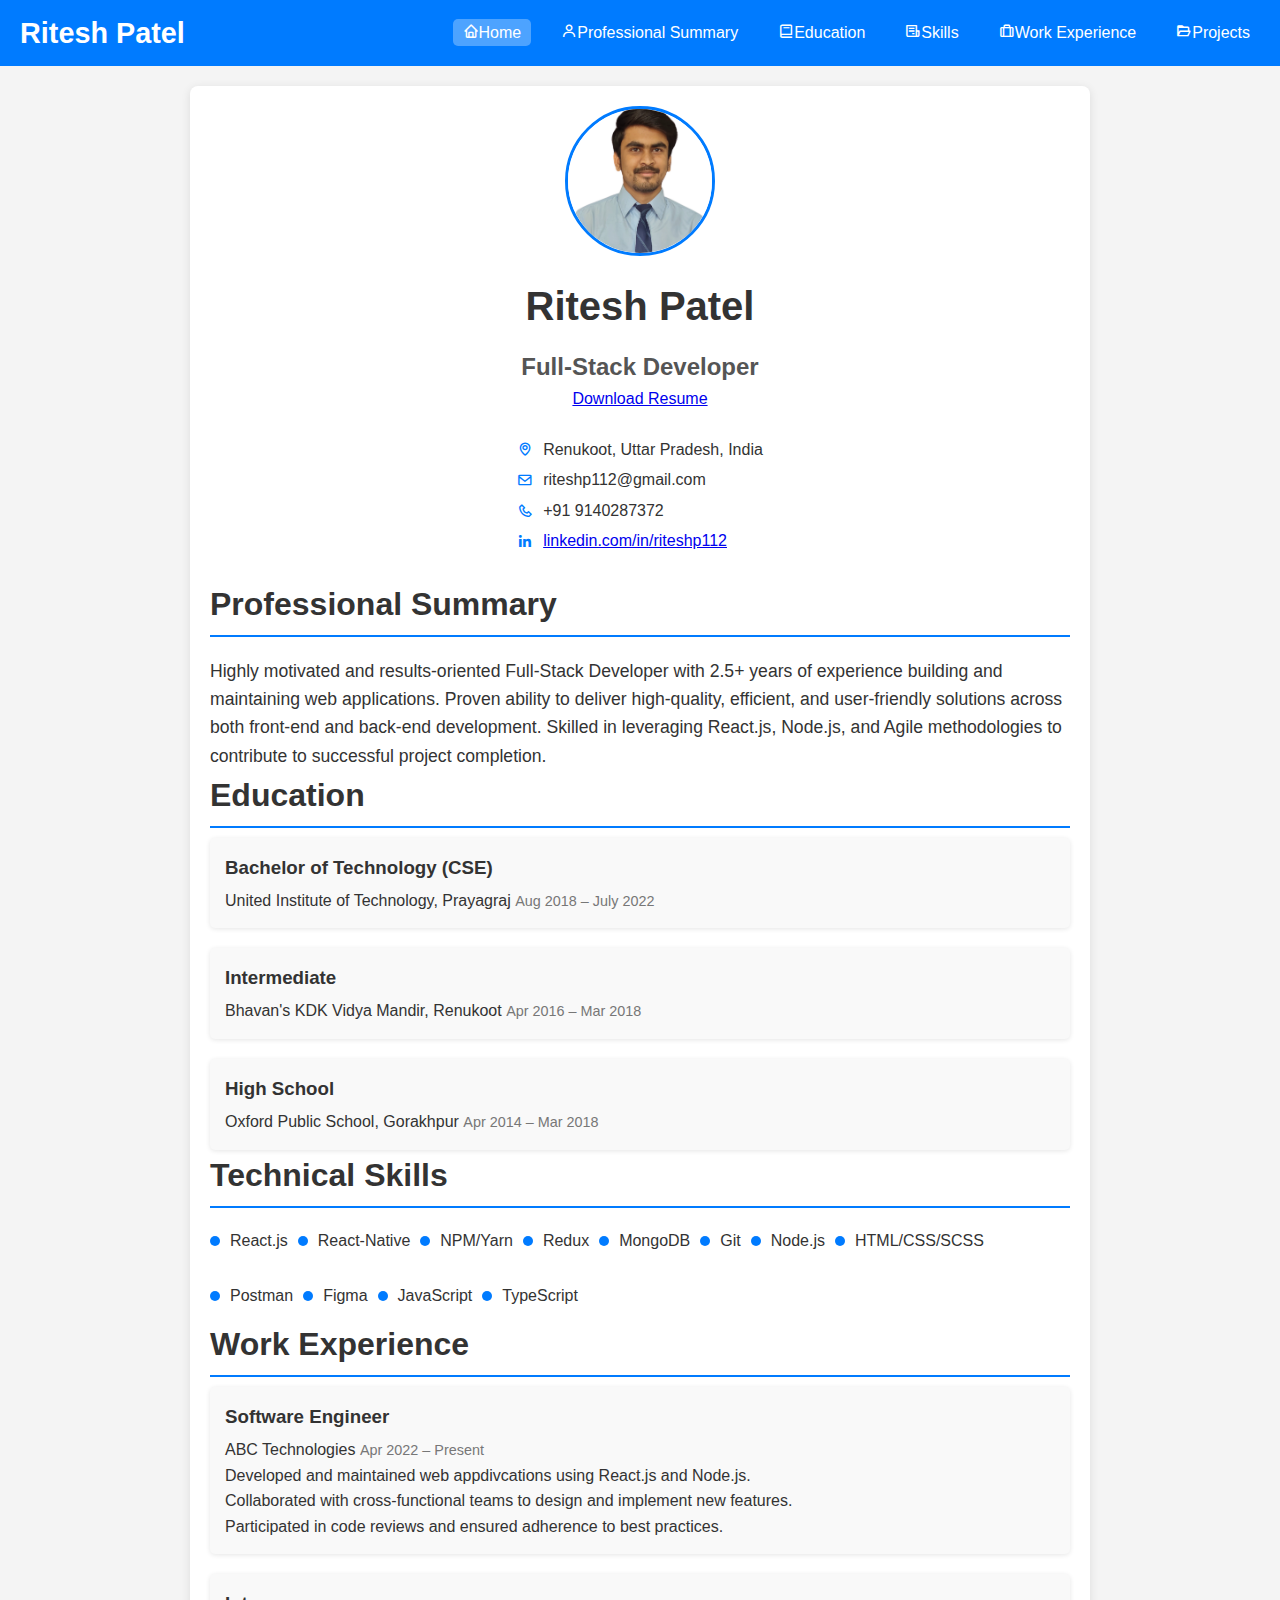
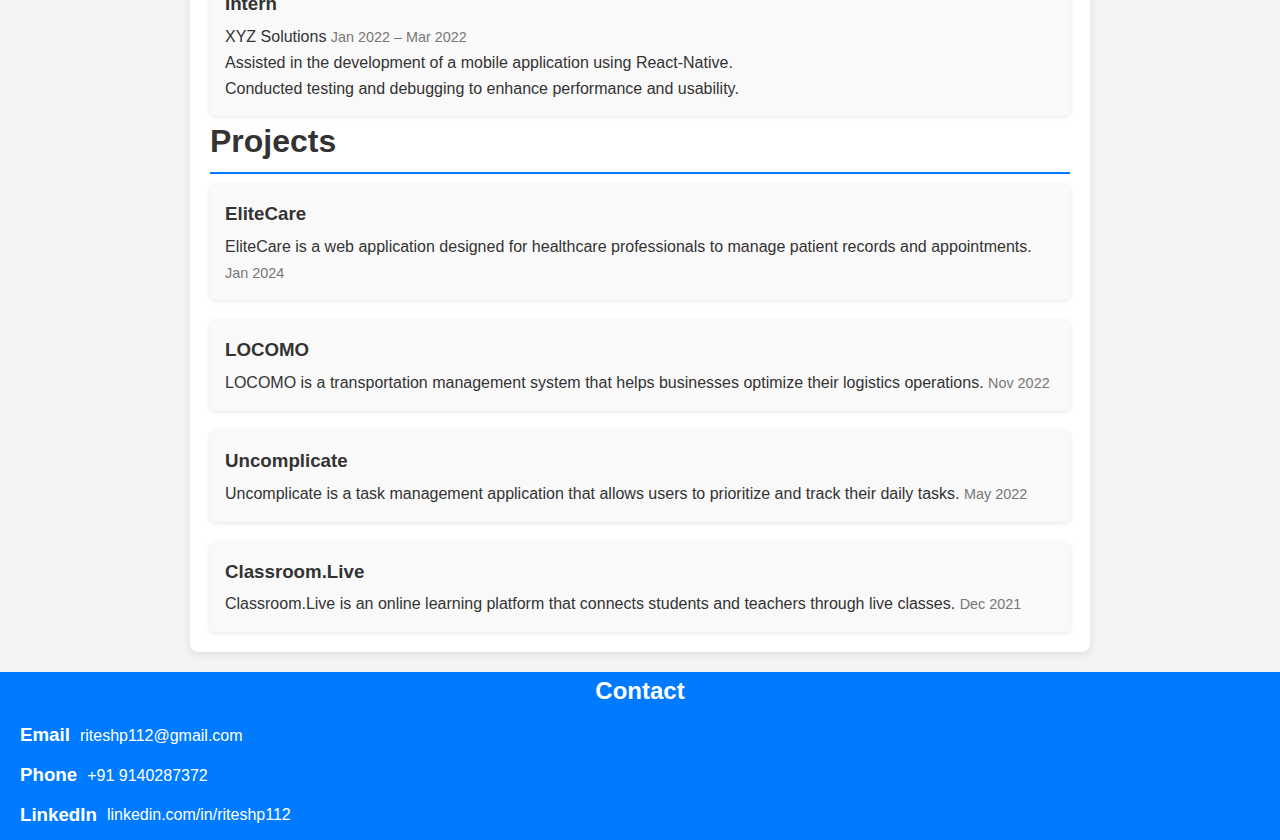
==== commit c413b500: "changes" ====
--- a/index.html
+++ b/index.html
@@ -49,356 +49,314 @@
   <body>
     <!-- HEADER -->
     <header class="l-header" id="header">
-      <nav class="nav bd-container">
+      <nav class="nav">
         <a href="#" class="nav_logo">Ritesh Patel</a>
-        <div class="nav_menu" id="nav-menu">
-          <ul class="nav_list">
-            <li class="nav_item">
-              <a href="#home" class="nav_link active-link"
-                ><i class="bx bx-home nav_icon"></i>Home</a
-              >
-            </li>
-            <li class="nav_item">
-              <a href="#profile" class="nav_link"
-                ><i class="bx bx-user nav_icon"></i>Career Objective</a
-              >
-            </li>
-            <li class="nav_item">
-              <a href="#education" class="nav_link"
-                ><i class="bx bx-book nav_icon"></i>Education</a
-              >
-            </li>
-            <li class="nav_item">
-              <a href="#skills" class="nav_link"
-                ><i class="bx bx-receipt nav_icon"></i>Skills</a
-              >
-            </li>
-            <li class="nav_item">
-              <a href="#experience" class="nav_link"
-                ><i class="bx bx-briefcase-alt nav_icon"></i>Work Experience</a
-              >
-            </li>
-            <li class="nav_item">
-              <a href="#projects" class="nav_link"
-                ><i class="bx bx-folder-open nav_icon"></i>Projects</a
-              >
-            </li>
-          </ul>
-        </div>
-        <div class="nav_toggle" id="nav-toggle">
-          <i class="bx bx-grid-alt"></i>
+        <div class="nav_list">
+          <div class="nav_item">
+            <a href="#home" class="nav_link active-link"
+              ><i class="bx bx-home nav_icon"></i>Home</a
+            >
+          </div>
+          <div class="nav_item">
+            <a href="#profile" class="nav_link"
+              ><i class="bx bx-user nav_icon"></i>Professional Summary</a
+            >
+          </div>
+          <div class="nav_item">
+            <a href="#education" class="nav_link"
+              ><i class="bx bx-book nav_icon"></i>Education</a
+            >
+          </div>
+          <div class="nav_item">
+            <a href="#skills" class="nav_link"
+              ><i class="bx bx-receipt nav_icon"></i>Skills</a
+            >
+          </div>
+          <div class="nav_item">
+            <a href="#experience" class="nav_link"
+              ><i class="bx bx-briefcase-alt nav_icon"></i>Work Experience</a
+            >
+          </div>
+          <div class="nav_item">
+            <a href="#projects" class="nav_link"
+              ><i class="bx bx-folder-open nav_icon"></i>Projects</a
+            >
+          </div>
         </div>
       </nav>
     </header>
 
-    <main class="l-main bd-container">
+    <main class="l-main">
       <div class="resume" id="area-cv">
-        <div class="resume__left">
-          <!-- HOME SECTION -->
-          <section class="home" id="home">
-            <div class="home_container section bd-grid">
-              <div class="home_data bd-grid">
-                <img
-                  src="assets/img/PicsArt_08-19-12.42.11.jpg"
-                  alt="Ritesh Patel"
-                  class="home_img center"
-                />
-                <h1 class="home_title">Ritesh <b>Patel</b></h1>
-                <h3 class="home_profession">Full-Stack Developer</h3>
-                <a
-                  download
-                  href="assets/pdf/Ritesh-Patel-Resume.pdf"
-                  class="home_button-movil"
-                  >Download Resume</a
+        <!-- HOME SECTION -->
+        <section class="home" id="home">
+          <div class="home_container section bd-grid">
+            <div class="home_data bd-grid">
+              <img
+                src="assets/img/PicsArt_08-19-12.42.11.jpg"
+                alt="Ritesh Patel"
+                class="home_img center"
+              />
+              <h1 class="home_title">Ritesh <b>Patel</b></h1>
+              <h3 class="home_profession">Full-Stack Developer</h3>
+              <a
+                download
+                href="assets/pdf/Ritesh-Patel-Resume.pdf"
+                class="home_button-movil"
+                >Download Resume</a
+              >
+            </div>
+            <div class="home_address bd-grid">
+              <span class="home_information"
+                ><i class="bx bx-map"></i> Renukoot, Uttar Pradesh, India</span
+              >
+              <span class="home_information"
+                ><i class="bx bx-envelope"></i> riteshp112@gmail.com</span
+              >
+              <span class="home_information"
+                ><i class="bx bx-phone"></i> +91 9140287372</span
+              >
+              <span class="home_information"
+                ><i class="bx bxl-linkedin"></i>
+                <a href="https://linkedin.com/in/riteshp112" target="_blank"
+                  >linkedin.com/in/riteshp112</a
+                ></span
+              >
+            </div>
+          </div>
+          <!-- <i
+            class="bx bx-moon change-theme"
+            title="Change Theme"
+            id="theme-button"
+          ></i>
+          <i
+            class="bx bx-download generate-pdf"
+            title="Download as PDF"
+            id="resume-button"
+          ></i> -->
+        </section>
+
+        <!-- PROFESSIONAL SUMMARY SECTION -->
+        <section class="profile section" id="profile">
+          <h2 class="section-title">Professional Summary</h2>
+          <p class="profile_description">
+            Highly motivated and results-oriented Full-Stack Developer with 2.5+
+            years of experience building and maintaining web applications.
+            Proven ability to deliver high-quality, efficient, and user-friendly
+            solutions across both front-end and back-end development. Skilled in
+            leveraging React.js, Node.js, and Agile methodologies to contribute
+            to successful project completion.
+          </p>
+        </section>
+
+        <!-- EDUCATION SECTION -->
+        <section class="education section" id="education">
+          <h2 class="section-title">Education</h2>
+          <div class="education_container bd-grid">
+            <div class="education_content">
+              <div class="education_time">
+                <span class="education_rounder"></span>
+                <span class="education_line"></span>
+              </div>
+              <div class="education_data bd-grid">
+                <h3 class="education_title">Bachelor of Technology (CSE)</h3>
+                <span class="education_studies"
+                  >United Institute of Technology, Prayagraj</span
                 >
-              </div>
-              <div class="home_address bd-grid">
-                <span class="home_information"
-                  ><i class="bx bx-map"></i> Renukoot, Uttar Pradesh,
-                  India</span
+                <span class="education_year">Aug 2018 – July 2022</span>
+              </div>
+            </div>
+            <div class="education_content">
+              <div class="education_time">
+                <span class="education_rounder"></span>
+                <span class="education_line"></span>
+              </div>
+              <div class="education_data bd-grid">
+                <h3 class="education_title">Intermediate</h3>
+                <span class="education_studies"
+                  >Bhavan's KDK Vidya Mandir, Renukoot</span
                 >
-                <span class="home_information"
-                  ><i class="bx bx-envelope"></i>
-                  riteshp112@gmail.com</span
+                <span class="education_year">Apr 2016 – Mar 2018</span>
+              </div>
+            </div>
+            <div class="education_content">
+              <div class="education_time">
+                <span class="education_rounder"></span>
+                <span class="education_line"></span>
+              </div>
+              <div class="education_data bd-grid">
+                <h3 class="education_title">High School</h3>
+                <span class="education_studies"
+                  >Oxford Public School, Gorakhpur</span
                 >
-                <span class="home_information"
-                  ><i class="bx bx-phone"></i> +91 9140287372</span
-                >
-                <span class="home_information"
-                  ><i class="bx bxl-linkedin"></i>
-                  <a href="https://linkedin.com/in/riteshp112" target="_blank"
-                    >linkedin.com/in/riteshp112</a
-                  ></span
-                >
-              </div>
-            </div>
-            <i
-              class="bx bx-moon change-theme"
-              title="Change Theme"
-              id="theme-button"
-            ></i>
-            <i
-              class="bx bx-download generate-pdf"
-              title="Download as PDF"
-              id="resume-button"
-            ></i>
-          </section>
-
-          <!-- PROFESSIONAL SUMMARY SECTION -->
-          <section class="profile section" id="profile">
-            <h2 class="section-title">Professional Summary</h2>
-            <p class="profile_description">
-              Highly motivated and results-oriented Full-Stack Developer with
-              2.5+ years of experience building and maintaining web
-              applications. Proven ability to deliver high-quality, efficient,
-              and user-friendly solutions across both front-end and back-end
-              development. Skilled in leveraging React.js, Node.js, and Agile
-              methodologies to contribute to successful project completion.
-            </p>
-          </section>
-
-          <!-- EDUCATION SECTION -->
-          <section class="education section" id="education">
-            <h2 class="section-title">Education</h2>
-            <div class="education_container bd-grid">
-              <div class="education_content">
-                <div class="education_time">
-                  <span class="education_rounder"></span>
-                  <span class="education_line"></span>
+                <span class="education_year">Apr 2014 – Mar 2018</span>
+              </div>
+            </div>
+          </div>
+        </section>
+
+        <!-- SKILLS SECTION -->
+        <section class="skills section" id="skills">
+          <h2 class="section-title">Technical Skills</h2>
+          <div class="skills_content bd-grid">
+            <div class="skills_name">
+              <span class="skills_circle"></span> React.js
+            </div>
+            <div class="skills_name">
+              <span class="skills_circle"></span> React-Native
+            </div>
+            <div class="skills_name">
+              <span class="skills_circle"></span> NPM/Yarn
+            </div>
+            <div class="skills_name">
+              <span class="skills_circle"></span> Redux
+            </div>
+            <div class="skills_name">
+              <span class="skills_circle"></span> MongoDB
+            </div>
+            <div class="skills_name">
+              <span class="skills_circle"></span> Git
+            </div>
+            <div class="skills_name">
+              <span class="skills_circle"></span> Node.js
+            </div>
+            <div class="skills_name">
+              <span class="skills_circle"></span> HTML/CSS/SCSS
+            </div>
+            <div class="skills_name">
+              <span class="skills_circle"></span> Postman
+            </div>
+            <div class="skills_name">
+              <span class="skills_circle"></span> Figma
+            </div>
+            <div class="skills_name">
+              <span class="skills_circle"></span> JavaScript
+            </div>
+            <div class="skills_name">
+              <span class="skills_circle"></span> TypeScript
+            </div>
+          </div>
+        </section>
+
+        <!-- WORK EXPERIENCE SECTION -->
+        <section class="experience section" id="experience">
+          <h2 class="section-title">Work Experience</h2>
+          <div class="experience_container bd-grid">
+            <div class="experience_content">
+              <div class="experience_time">
+                <span class="experience_rounder"></span>
+                <span class="experience_line"></span>
+              </div>
+              <div class="experience_data bd-grid">
+                <h3 class="experience_title">Software Engineer</h3>
+                <span class="experience_company">ABC Technologies</span>
+                <span class="experience_year">Apr 2022 – Present</span>
+                <div class="experience_description">
+                  <div>
+                    Developed and maintained web appdivcations using React.js
+                    and Node.js.
+                  </div>
+                  <div>
+                    Collaborated with cross-functional teams to design and
+                    implement new features.
+                  </div>
+                  <div>
+                    Participated in code reviews and ensured adherence to best
+                    practices.
+                  </div>
                 </div>
-                <div class="education_data bd-grid">
-                  <h3 class="education_title">Bachelor of Technology (CSE)</h3>
-                  <span class="education_studies"
-                    >United Institute of Technology, Prayagraj</span
-                  >
-                  <span class="education_year">Aug 2018 – July 2022</span>
+              </div>
+            </div>
+            <div class="experience_content">
+              <div class="experience_time">
+                <span class="experience_rounder"></span>
+                <span class="experience_line"></span>
+              </div>
+              <div class="experience_data bd-grid">
+                <h3 class="experience_title">Intern</h3>
+                <span class="experience_company">XYZ Solutions</span>
+                <span class="experience_year">Jan 2022 – Mar 2022</span>
+                <div class="experience_description">
+                  <div>
+                    Assisted in the development of a mobile application using
+                    React-Native.
+                  </div>
+                  <div>
+                    Conducted testing and debugging to enhance performance and
+                    usability.
+                  </div>
                 </div>
               </div>
-              <div class="education_content">
-                <div class="education_time">
-                  <span class="education_rounder"></span>
-                  <span class="education_line"></span>
-                </div>
-                <div class="education_data bd-grid">
-                  <h3 class="education_title">Intermediate</h3>
-                  <span class="education_studies"
-                    >Bhavan's KDK Vidya Mandir, Renukoot</span
-                  >
-                  <span class="education_year">Apr 2016 – Mar 2018</span>
-                </div>
-              </div>
-              <div class="education_content">
-                <div class="education_time">
-                  <span class="education_rounder"></span>
-                  <span class="education_line"></span>
-                </div>
-                <div class="education_data bd-grid">
-                  <h3 class="education_title">High School</h3>
-                  <span class="education_studies"
-                    >Oxford Public School, Gorakhpur</span
-                  >
-                  <span class="education_year">Apr 2014 – Mar 2018</span>
-                </div>
-              </div>
-            </div>
-          </section>
-
-          <!-- SKILLS SECTION -->
-          <section class="skills section" id="skills">
-            <h2 class="section-title">Technical Skills</h2>
-            <div class="skills_content bd-grid">
-              <ul class="skills_data">
-                <li class="skills_name">
-                  <span class="skills_circle"></span> React.js
-                </li>
-                <li class="skills_name">
-                  <span class="skills_circle"></span> React-Native
-                </li>
-                <li class="skills_name">
-                  <span class="skills_circle"></span> NPM/Yarn
-                </li>
-                <li class="skills_name">
-                  <span class="skills_circle"></span> Redux
-                </li>
-                <li class="skills_name">
-                  <span class="skills_circle"></span> MongoDB
-                </li>
-                <li class="skills_name">
-                  <span class="skills_circle"></span> Git
-                </li>
-              </ul>
-              <ul class="skills_data">
-                <li class="skills_name">
-                  <span class="skills_circle"></span> Node.js
-                </li>
-                <li class="skills_name">
-                  <span class="skills_circle"></span> HTML/CSS/SCSS
-                </li>
-                <li class="skills_name">
-                  <span class="skills_circle"></span> Postman
-                </li>
-                <li class="skills_name">
-                  <span class="skills_circle"></span> Express.js
-                </li>
-                <li class="skills_name">
-                  <span class="skills_circle"></span> JavaScript
-                </li>
-                <li class="skills_name">
-                  <span class="skills_circle"></span> Agile Methodologies
-                </li>
-              </ul>
-            </div>
-          </section>
+            </div>
+          </div>
+        </section>
+
+        <!-- PROJECTS SECTION -->
+        <section class="projects section" id="projects">
+          <h2 class="section-title">Projects</h2>
+          <div class="projects_container bd-grid">
+            <div class="project_content">
+              <h3 class="project_title">EliteCare</h3>
+              <span class="project_description"
+                >EliteCare is a web application designed for healthcare
+                professionals to manage patient records and appointments.</span
+              >
+              <span class="project_year">Jan 2024</span>
+            </div>
+            <div class="project_content">
+              <h3 class="project_title">LOCOMO</h3>
+              <span class="project_description"
+                >LOCOMO is a transportation management system that helps
+                businesses optimize their logistics operations.</span
+              >
+              <span class="project_year">Nov 2022</span>
+            </div>
+            <div class="project_content">
+              <h3 class="project_title">Uncomplicate</h3>
+              <span class="project_description"
+                >Uncomplicate is a task management application that allows users
+                to prioritize and track their daily tasks.</span
+              >
+              <span class="project_year">May 2022</span>
+            </div>
+            <div class="project_content">
+              <h3 class="project_title">Classroom.Live</h3>
+              <span class="project_description"
+                >Classroom.Live is an online learning platform that connects
+                students and teachers through live classes.</span
+              >
+              <span class="project_year">Dec 2021</span>
+            </div>
+          </div>
+        </section>
+      </div>
+    </main>
+    <!-- HTML2PDF -->
+    <script src="assets/js/html2pdf.bundle.min.js"></script>
+
+    <!-- FOOTER -->
+    <footer class="footer">
+      <h2 class="footer_title">Contact</h2>
+      <div class="footer_content bd-grid">
+        <div class="footer_data">
+          <h3 class="footer_subtitle">Email</h3>
+          <p class="footer_information">riteshp112@gmail.com</p>
         </div>
-
-        <div class="resume__right">
-          <!-- WORK EXPERIENCE SECTION -->
-          <section class="experience section" id="experience">
-            <h2 class="section-title">Work Experience</h2>
-            <div class="experience_container bd-grid">
-              <div class="experience_content">
-                <div class="experience_time">
-                  <span class="experience_rounder"></span>
-                  <span class="experience_line"></span>
-                </div>
-                <div class="experience_data bd-grid">
-                  <h3 class="experience_title">SDE 1</h3>
-                  <span class="experience_company"
-                    >Daffodil Software Pvt Ltd, Haryana</span
-                  >
-                  <span class="experience_year">Dec 2021 – Present</span>
-                  <ul class="experience_list">
-                    <li>
-                      Led Agile development initiatives, achieving a 98% on-time
-                      delivery rate for production releases.
-                    </li>
-                    <li>
-                      Collaborated with project managers to accelerate
-                      pre-release software development by 20%.
-                    </li>
-                    <li>
-                      Resolved critical rendering issues in the EliteCare
-                      application, improving page load times by 15%.
-                    </li>
-                    <li>
-                      Streamlined state management using React Hooks, enhancing
-                      code readability by 25%.
-                    </li>
-                    <li>
-                      Ensured code quality with static code analysis tools and
-                      unit testing, reducing bugs by 15%.
-                    </li>
-                  </ul>
-                </div>
-              </div>
-            </div>
-          </section>
-
-          <!-- PROJECTS SECTION -->
-          <section class="projects section" id="projects">
-            <h2 class="section-title">Projects</h2>
-            <div class="experience_container bd-grid">
-              <div class="experience_content">
-                <div class="experience_time">
-                  <span class="experience_rounder"></span>
-                  <span class="experience_line"></span>
-                </div>
-                <div class="experience_data bd-grid">
-                  <h3 class="experience_title">EliteCare</h3>
-                  <span class="experience_company">Jan 2024</span>
-                  <p class="experience_description">
-                    Developed an all-in-one Hospital ERP and Business Management
-                    Software using ReactJs, Redux, Node.js, Express, MongoDB,
-                    HTML/CSS, and JavaScript. Improved patient transition
-                    process efficiency by 30%.
-                  </p>
-                </div>
-              </div>
-              <div class="experience_content">
-                <div class="experience_time">
-                  <span class="experience_rounder"></span>
-                  <span class="experience_line"></span>
-                </div>
-                <div class="experience_data bd-grid">
-                  <h3 class="experience_title">LOCOMO</h3>
-                  <span class="experience_company">Nov 2022</span>
-                  <p class="experience_description">
-                    Implemented optimization strategies to enhance web
-                    application performance by 30%, leveraging React.js,
-                    Node.js, Express, and MongoDB.
-                  </p>
-                </div>
-              </div>
-              <div class="experience_content">
-                <div class="experience_time">
-                  <span class="experience_rounder"></span>
-                  <span class="experience_line"></span>
-                </div>
-                <div class="experience_data bd-grid">
-                  <h3 class="experience_title">Uncomplicate</h3>
-                  <span class="experience_company">May 2022</span>
-                  <p class="experience_description">
-                    Engineered reusable components, optimizing development time
-                    by 40%, and improved performance across multiple devices
-                    using React.js and Node.js.
-                  </p>
-                </div>
-              </div>
-              <div class="experience_content">
-                <div class="experience_time">
-                  <span class="experience_rounder"></span>
-                </div>
-                <div class="experience_data bd-grid">
-                  <h3 class="experience_title">Classroom.Live</h3>
-                  <span class="experience_company">Dec 2021</span>
-                  <p class="experience_description">
-                    Optimized JavaScript and UI/CSS performance, contributing to
-                    improved application responsiveness and memory usage.
-                    Focused on crafting views, models, queries, and APIs to
-                    support backend functionality.
-                  </p>
-                </div>
-              </div>
-            </div>
-          </section>
-
-          <!-- CERTIFICATES SECTION -->
-          <section class="certificate section" id="certificate">
-            <h2 class="section-title">Certificates</h2>
-            <div class="certificate_container bd-grid">
-              <div class="certificate_content">
-                <h3 class="certificate_title">Frontend Development</h3>
-                <p class="certificate_description">
-                  Completed a course on frontend development.
-                </p>
-              </div>
-              <div class="certificate_content">
-                <h3 class="certificate_title">Data Structures</h3>
-                <p class="certificate_description">
-                  Certified in data structures and algorithms.
-                </p>
-              </div>
-            </div>
-          </section>
-
-          <!-- ACHIEVEMENTS/AWARDS SECTION -->
-          <section class="references section" id="references">
-            <h2 class="section-title">Achievements / Awards</h2>
-            <div class="references_container bd-grid">
-              <p>
-                1st Prize in Smart India Hackathon (Internal Hackathon) - United
-                Institute of Technology (2020).
-              </p>
-              <p>
-                2nd Prize in IOT Project Competition at United Institute of
-                Technology (2019).
-              </p>
-            </div>
-          </section>
+        <div class="footer_data">
+          <h3 class="footer_subtitle">Phone</h3>
+          <p class="footer_information">+91 9140287372</p>
+        </div>
+        <div class="footer_data">
+          <h3 class="footer_subtitle">LinkedIn</h3>
+          <p class="footer_information">
+            <a href="https://linkedin.com/in/riteshp112" target="_blank"
+              >linkedin.com/in/riteshp112</a
+            >
+          </p>
         </div>
       </div>
-    </main>
-    <!-- MAIN JS -->
+    </footer>
+
     <script src="assets/js/main.js"></script>
   </body>
 </html>
--- a/assets/css/styles.css
+++ b/assets/css/styles.css
@@ -1,656 +1,260 @@
-/* GOOGLE FONTS */
-@import url("https://fonts.googleapis.com/css2?family=Poppins:wght@400;500;600&display=swap");
-
-/* VARIABLES CSS */
-:root {
-  --header-height: 3rem;
-
-  /* Colors */
-  --title-color: #0b0a0a;
-  --text-color: #403a3a;
-  --text-color-light: #707070;
-  --container-color: #fafafa;
-  --container-color-alt: #f0efef;
-  --body-color: #fcfcfc;
-  --button-bg-color: #e0e0e0;
-  --button-hover-bg-color: #d4d4d4;
-
-  /* Font and typography */
-  --body-font: "Poppins", sans-serif;
-  --h1-font-size: 1.5rem;
-  --h2-font-size: 1.25rem;
-  --h3-font-size: 1rem;
-  --normal-font-size: 0.938rem;
-  --small-font-size: 0.875rem;
-  --smaller-font-size: 0.813rem;
-
-  /* Font weight */
-  --font-medium: 500;
-  --font-semi-bold: 600;
-
-  /* Margins */
-  --mb-1: 0.5rem;
-  --mb-2: 1rem;
-  --mb-3: 1.5rem;
-
-  /* z index */
-  --z-tooltip: 10;
-  --z-fixed: 100;
-
-  /* Transition */
-  --transition-speed: 0.3s;
-}
-
-/* Variables Dark theme */
-body.dark-theme {
-  --title-color: #f2f2f2;
-  --text-color: #bfbfbf;
-  --container-color: #212121;
-  --container-color-alt: #181616;
-  --body-color: #2b2b2b;
-  --button-bg-color: #333333;
-  --button-hover-bg-color: #444444;
-}
-
-/* BASE */
-*,
-::before,
-::after {
+/* Reset some default styles */
+* {
+  margin: 0;
+  padding: 0;
   box-sizing: border-box;
-  transition: background-color var(--transition-speed),
-    color var(--transition-speed);
-}
-
-html {
-  scroll-behavior: smooth;
-}
-
-/* Button Dark/Light */
-.change-theme {
-  position: absolute;
-  right: 0;
-  top: 2.2rem;
-  display: flex;
-  color: var(--text-color);
-  font-size: 1.2rem;
-  cursor: pointer;
-  background-color: var(--button-bg-color);
-  padding: 0.5rem;
-  border-radius: 0.5rem;
-  transition: background-color var(--transition-speed);
-}
-
-.change-theme:hover {
-  background-color: var(--button-hover-bg-color);
-  color: var(--text-color);
-}
-
-/* Rest of the CSS remains the same */
-
-body.scale-cv {
-  --h1-font-size: 0.938rem;
-  --h2-font-size: 0.938rem;
-  --h3-font-size: 0.875rem;
-  --normal-font-size: 0.813rem;
-  --small-font-size: 0.75rem;
-  --smaller-font-size: 0.688rem;
-}
-/* Generate PDF button */
-.generate-pdf {
-  display: none;
-  position: absolute;
-  top: 2.2rem;
-  left: 0;
-  font-size: 1.2rem;
-  color: var(--text-color);
-  cursor: pointer;
-}
-
-.generate-pdf:hover {
-  color: var(--title-color);
-}
-/* Classes modified to reduce size and print on A4 sheet */
-.scale-cv .change-theme,
-.scale-cv .generate-pdf {
-  display: none;
-}
-
-.scale-cv .bd-container {
-  max-width: 700px;
-}
-
-.scale-cv .section {
-  padding: 1.5rem 0 0.8rem;
-}
-
-.scale-cv .section-title {
-  margin-bottom: 0.75rem;
-}
-
-.scale-cv .resume_left,
-.scale-cv .resume_right {
-  padding: 0 1rem;
-}
-
-.scale-cv .home_img {
-  width: 85px;
-  height: 85px;
-}
-
-.scale-cv .home_container {
-  gap: 1rem;
-}
-
-.scale-cv .home_data {
-  gap: 0.1rem;
-}
-
-.scale-cv .profile_description {
-  font-size: 12px;
-}
-
-.scale-cv .home_address,
-.scale-cv .social_container {
-  gap: 0.55rem;
-}
-
-.scale-cv .home_icon,
-.scale-cv .social_icon,
-.scale-cv .interests_icon {
-  font-size: 1rem;
-}
-
-.scale-cv .education_container,
-.scale-cv .experience_container,
-.scale-cv .certificate_container {
-  gap: 0;
-}
-
-.scale-cv .education_time,
-.scale-cv .experience_time {
-  padding-right: 1rem;
-}
-
-.scale-cv .education_rounder,
-.scale-cv .experience_rounder {
-  width: 11px;
-  height: 11px;
-  margin-top: 0.2rem;
-}
-
-.scale-cv .education_line {
-  width: 1px;
-  height: 70px;
-  transform: translate(5px, 0);
-}
-
-.scale-cv .education_title,
-.scale-cv .education_studies {
-  font-size: 12px;
-}
-
-.scale-cv .experience_line {
-  width: 1px;
-  height: 130px;
-  transform: translate(5px, 0);
-}
-
-.scale-cv .education_data,
-.scale-cv .experience_data {
-  gap: 0.2rem;
-  font-size: 12px;
-}
-
-.scale-cv .skills_name {
-  margin-bottom: var(--mb-1);
-  font-size: 13px;
-}
-
-.scale-cv .interests_container {
-  column-gap: 1.5rem;
-  font-size: 10px;
 }
 
 body {
-  margin: 0 0 var(--header-height) 0;
+  font-family: 'Arial', sans-serif;
+  line-height: 1.6;
+  background-color: #f4f4f4;
+  color: #333;
+  display: flex;
+  flex-direction: column;
+}
+
+.l-header {
+  background-color: #007bff;
+  color: white;
+  padding: 10px 0;
+}
+
+.nav {
+  display: flex;
+  flex-direction: row;
+  align-items: center;
+  padding: 0 20px;
+  justify-content: space-between;
+}
+
+.nav_logo {
+  font-size: 1.8rem;
+  font-weight: bold;
+  color: white;
+  text-decoration: none;
+}
+
+.nav_menu {
+  display: flex;
+}
+
+.nav_list {
+  display: flex;
+  flex-direction: row;
+  flex-wrap: wrap;
+}
+
+.nav_item {
+  margin-left: 20px;
+}
+
+.nav_link {
+  color: white;
+  text-decoration: none;
+  padding: 5px 10px;
+  transition: background 0.3s;
+}
+
+.nav_link:hover,
+.nav_link.active-link {
+  background: rgba(255, 255, 255, 0.3);
+  border-radius: 5px;
+}
+
+.l-main {
+  display: flex;
+  justify-content: center;
+  align-items: center;
+  padding: 20px;
+}
+
+.resume {
+  background: white;
+  border-radius: 8px;
+  box-shadow: 0 2px 10px rgba(0, 0, 0, 0.1);
+  padding: 20px;
+  width: 100%;
+  max-width: 900px;
+  display: flex;
+  flex-direction: column;
+  justify-content: center;
+  align-items: center;
+}
+
+.home {
+  text-align: center;
+  margin-bottom: 20px;
+}
+
+.home_img {
+  width: 150px;
+  height: 150px;
+  border-radius: 50%;
+  object-fit: cover;
+  border: 3px solid #007bff;
+}
+
+.home_title {
+  font-size: 2.5rem;
+  margin: 10px 0;
+}
+
+.home_profession {
+  font-size: 1.5rem;
+  color: #555;
+}
+
+.home_address {
+  margin-top: 20px;
+}
+
+.home_information {
+  display: flex;
+  align-items: center;
+  margin: 5px 0;
+}
+
+.home_information i {
+  margin-right: 10px;
+  color: #007bff;
+}
+
+.section {
+  display:flex;
+  flex:1;
+  flex-direction: column;
+  justify-content: center;
+  width: 100%;
+}
+
+.section-title {
+  font-size: 2rem;
+  margin-bottom: 10px;
+  border-bottom: 2px solid #007bff;
+  display: inline-block;
+  padding-bottom: 5px;
+}
+
+.profile_description {
+  font-size: 1.1rem;
+  margin-top: 10px;
+}
+
+.education_container,
+.experience_container,
+.projects_container {
+  display: flex;
+  flex-direction: column;
+  gap: 20px;
+}
+
+.education_content,
+.experience_content,
+.project_content {
+  background: #f9f9f9;
+  padding: 15px;
+  border-radius: 5px;
+  box-shadow: 0 1px 5px rgba(0, 0, 0, 0.1);
+}
+
+.education_title,
+.experience_title,
+.project_title {
+  font-weight: bold;
+  margin-bottom: 5px;
+}
+
+.education_year,
+.experience_year,
+.project_year {
+  color: #777;
+  font-size: 0.9rem;
+}
+
+.skills_content {
+  display: flex;
+  flex-direction: row;
+  gap: 10px;
+  overflow: hidden;
+  flex-wrap: wrap;
+}
+
+.skills_data {
+  list-style: none;
   padding: 0;
-  font-family: var(--body-font);
-  font-size: var(--normal-font-size);
-  background-color: var(--body-color);
-  color: var(--text-color);
-}
-
-h1,
-h2,
-h3,
-ul,
-p {
-  margin: 0;
-}
-
-h1,
-h2,
-h3 {
-  color: var(--title-color);
-  font-weight: var(--font-medium);
-}
-
-ul {
-  padding: 0;
-  list-style: none;
-}
-
-a {
+}
+
+.skills_name {
+  margin: 10px 0;
+  display: flex;
+  flex-direction: row;
+  justify-content: center;
+  align-items: center;
+}
+
+.skills_circle {
+  display: inline-block;
+  width: 10px;
+  height: 10px;
+  background-color: #007bff;
+  border-radius: 50%;
+  margin-right: 10px;
+}
+
+.footer {
+  background-color: #007bff;
+  color: white;
+  padding: 0 20px;
+  text-align: center;
+}
+
+.footer_title {
+  margin-bottom: 10px;
+}
+
+.footer_data {
+  margin-bottom: 10px;
+  display: flex;
+  flex-direction: row;
+  align-items: center;
+  gap: 10px;
+}
+
+.footer_information a {
+  color: white;
   text-decoration: none;
 }
 
-img {
-  max-width: 100%;
-  height: auto;
-}
-
-/* CLASS CSS */
-.section {
-  padding: 1.5rem 0;
-}
-
-.section-title {
-  font-size: var(--h2-font-size);
-  color: var(--title-color);
-  font-weight: var(--font-semi-bold);
-  text-transform: uppercase;
-  letter-spacing: 0.35rem;
-  text-align: center;
-  margin-bottom: var(--mb-3);
-}
-
-/* LAYOUT */
-.bd-container {
-  max-width: 968px;
-  width: calc(100% - 3rem);
-  margin-left: var(--mb-3);
-  margin-right: var(--mb-3);
-}
-
-.bd-grid {
-  display: grid;
-  gap: 1.5rem;
-}
-
-.l-header {
-  width: 100%;
-  position: fixed;
-  bottom: 0;
-  left: 0;
-  z-index: var(--z-fixed);
-  background-color: var(--body-color);
-  box-shadow: 0 -1px 4px rgba(0, 0, 0, 0.1);
-  transition: 0.3s;
-}
-
-/* NAV */
-.nav {
-  height: var(--header-height);
-  display: flex;
-  justify-content: space-between;
-  align-items: center;
-}
-
-@media screen and (max-width: 968px) {
+.footer_information a:hover {
+  text-decoration: underline;
+}
+
+/* Responsive Styles */
+@media (max-width: 768px) {
   .nav_menu {
-    position: fixed;
-    bottom: -100%;
-    left: 0;
-    width: 100%;
-    padding: 2rem 1.5rem;
-    background-color: var(--body-color);
-    box-shadow: 0 1px 4px rgba(0, 0, 0, 0.1);
-    border-radius: 1rem 1rem 0 0;
-    z-index: var(--z-fixed);
-    transition: 0.3s;
-  }
-
-  .nav_logo,
-  .nav_toggle {
-    color: var(--title-color);
-    font-weight: var(--font-medium);
-  }
-
-  .nav_toggle {
+    flex-direction: column;
+  }
+  
+  .nav_item {
+    margin-left: 0;
+    margin-top: 10px;
+  }
+
+  .resume {
+    padding: 15px;
+  }
+
+  .home_img {
+    width: 120px;
+    height: 120px;
+  }
+
+  .home_title {
+    font-size: 2rem;
+  }
+
+  .home_profession {
     font-size: 1.2rem;
-    cursor: pointer;
-  }
-
-  .nav_item {
-    text-align: center;
-  }
-
-  .nav_list {
-    display: grid;
-    grid-template-columns: repeat(3, 1fr);
-    gap: 2rem;
-  }
-
-  .nav_link {
-    display: flex;
-    flex-direction: column;
-    font-size: var(--smaller-font-size);
-    color: var(--text-color-light);
-    font-weight: var(--font-medium);
-  }
-
-  .nav_link:hover {
-    color: var(--title-color);
-  }
-
-  .nav_icon {
-    font-size: 1.2rem;
-    margin-bottom: var(--mb-1);
-  }
-
-  /* Show menu */
-  .show-menu {
-    bottom: var(--header-height);
-  }
-
-  /* Active menu link */
-  .active-link {
-    color: var(--title-color);
-  }
-}
-/* HOME */
-.home {
-  position: relative;
-}
-.home_container {
-  gap: 3rem;
-}
-
-.home_data {
-  gap: 0.5rem;
-  text-align: center;
-}
-
-.home_img {
-  width: 120px;
-  height: 120px;
-  margin: auto;
-  border-radius: 50%;
-  justify-content: center;
-  margin-bottom: var(--mb-1);
-}
-
-.home_title {
-  font-size: var(--h1-font-size);
-}
-
-.home_profession {
-  font-size: var(--normal-font-size);
-  margin-bottom: var(--mb-1);
-}
-
-.home_address {
-  gap: 1rem;
-}
-
-.home_information {
-  display: flex;
-  align-items: center;
-  font-size: var(--smaller-font-size);
-}
-
-.home_icon {
-  font-size: 1.2rem;
-  margin-right: 25rem;
-}
-
-.home_button-movil {
-  display: inline-block;
-  border: 2px solid var(--text-color);
-  color: var(--title-color);
-  padding: 1rem 2rem;
-  border-radius: 25rem;
-  transition: 0.3s;
-  font-weight: var(--font-medium);
-  margin-top: var(--mb-3);
-}
-
-.home_button-movil:hover {
-  background-color: var(--text-color);
-  color: var(--container-color);
-}
-
-/* SOCIAL */
-.social_container {
-  grid-template-columns: max-content;
-  gap: 1rem;
-}
-
-.social_link {
-  display: inline-flex;
-  align-items: center;
-  font-size: var(--small-font-size);
-  color: var(--text-color);
-}
-
-.social_link:hover {
-  color: var(--title-color);
-}
-
-.social_icon {
-  font-size: 1.2rem;
-  margin-right: 0.25rem;
-}
-/* PROFILE */
-.profile_description {
-  text-align: center;
-}
-/* EDUCATION AND EXPERIENCE */
-.education_content,
-.experience_content {
-  display: flex;
-}
-
-.education_time,
-.experience_time {
-  padding-right: 1rem;
-}
-
-.education_rounder,
-.experience_rounder {
-  position: relative;
-  display: block;
-  width: 16px;
-  height: 16px;
-  background-color: var(--text-color-light);
-  border-radius: 50%;
-  margin-top: 0.25rem;
-}
-
-.education_line,
-.experience_line {
-  display: block;
-  width: 2px;
-  height: 110%;
-  background-color: var(--text-color-light);
-  transform: translate(7px, 0);
-}
-
-.education_data,
-.experience_data {
-  gap: 0.5rem;
-}
-
-.education_title,
-.experience_title {
-  font-size: var(--h3-font-size);
-}
-
-.education_studies,
-.experience_company {
-  font-size: var(--small-font-size);
-  color: var(--title-color);
-}
-
-.education_year {
-  font-size: var(--smaller-font-size);
-}
-/* SKILLS AND LANGUAGES */
-.skills_content,
-.languages_content {
-  grid-template-columns: repeat(2, 1fr);
-}
-
-.languages_content {
-  gap: 0;
-}
-
-.skills_name,
-.languages_name {
-  display: flex;
-  align-items: center;
-  margin-bottom: var(--mb-3);
-}
-
-.skills_circle,
-.languages_circle {
-  display: inline-block;
-  width: 5px;
-  height: 5px;
-  background-color: var(--text-color);
-  border-radius: 50%;
-  margin-right: 0.75rem;
-}
-/* CERTIFICATES */
-.certificate_title {
-  font-size: var(--h3-font-size);
-  margin-bottom: var(--mb-1);
-}
-/* REFERENCES */
-.references_content {
-  gap: 0.25rem;
-}
-
-.references_subtitle {
-  color: var(--text-color-light);
-}
-
-.references_subtitle,
-.references_contact {
-  font-size: var(--smaller-font-size);
-}
-/* INTERESTS */
-.interests_container {
-  grid-template-columns: repeat(3, 1fr);
-  margin-top: var(--mb-2);
-}
-
-.interests_content {
-  display: flex;
-  flex-direction: column;
-  align-items: center;
-}
-
-.interests_icon {
-  font-size: 1.5rem;
-  color: var(--text-color-light);
-  margin-bottom: 0.25rem;
-}
-/* Scroll top */
-.scrolltop {
-  position: fixed;
-  right: 1rem;
-  bottom: 5rem;
-  display: flex;
-  justify-content: center;
-  align-items: center;
-  padding: 0.3rem;
-  background-color: var(--container-color-alt);
-  border-radius: 0.4rem;
-  z-index: var(--z-tooltip);
-  transition: 0.4s;
-  /* visibility: hidden; */
-}
-
-.scrolltop_icon {
-  font-size: 1.2rem;
-  color: var(--text-color);
-}
-
-.show-scroll {
-  visibility: visible;
-  bottom: 5rem;
-}
-/*========== MEDIA QUERIES ==========*/
-/* For small devices, menu two columns */
-@media screen and (max-width: 320px) {
-  .nav_list {
-    grid-template-columns: repeat(2, 1fr);
-    gap: 1rem 0.5rem;
-  }
-}
-
-/* Classes modified for large screen size */
-@media screen and (min-width: 968px) {
-  body {
-    margin: 3rem 0;
-  }
-
-  .bd-container {
-    margin: auto;
-    margin-right: auto;
-  }
-
-  .l-header,
-  .scrolltop {
-    display: none;
-  }
-
-  .resume {
-    display: grid;
-    grid-template-columns: 0.5fr 1fr;
-    background-color: var(--container-color);
-    box-shadow: 0 0 8px rgba(13, 12, 12, 0.15);
-  }
-
-  .resume__left {
-    background-color: var(--container-color-alt);
-  }
-
-  .resume__left,
-  .resume__right {
-    padding: 0 1.5rem;
-  }
-
-  .generate-pdf {
-    display: inline-block;
-  }
-
-  .section-title,
-  .profile_description {
-    text-align: initial;
-    gap: 0;
-  }
-
-  .home__container {
-    gap: 1.5rem;
-  }
-
-  .home_button-movil {
-    display: none;
-  }
-
-  .references_container {
-    grid-template-columns: repeat(1, 1fr);
-  }
-
-  .languages_content {
-    grid-template-columns: repeat(3, max-content);
-    column-gap: 3.5rem;
-  }
-
-  .interests_container {
-    grid-template-columns: repeat(4, max-content);
-    column-gap: 3.5rem;
-  }
-}
+  }
+}
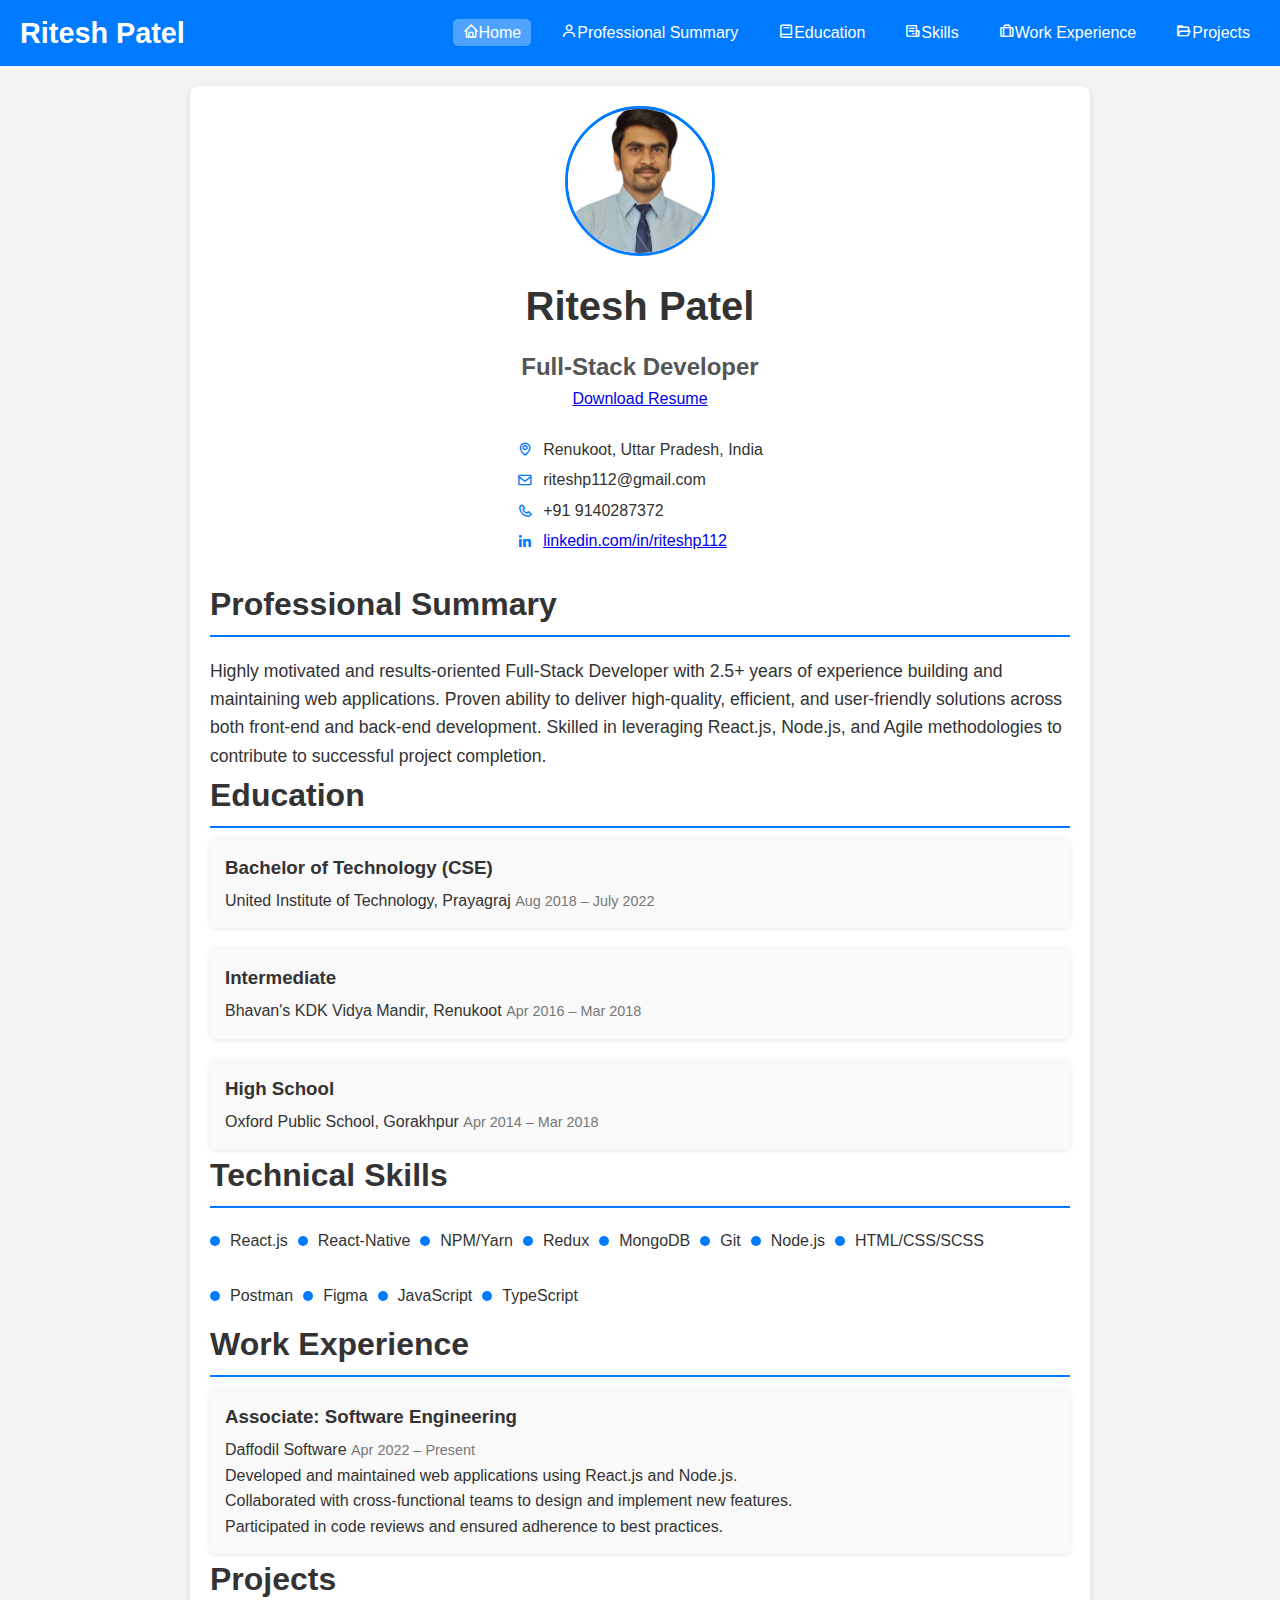
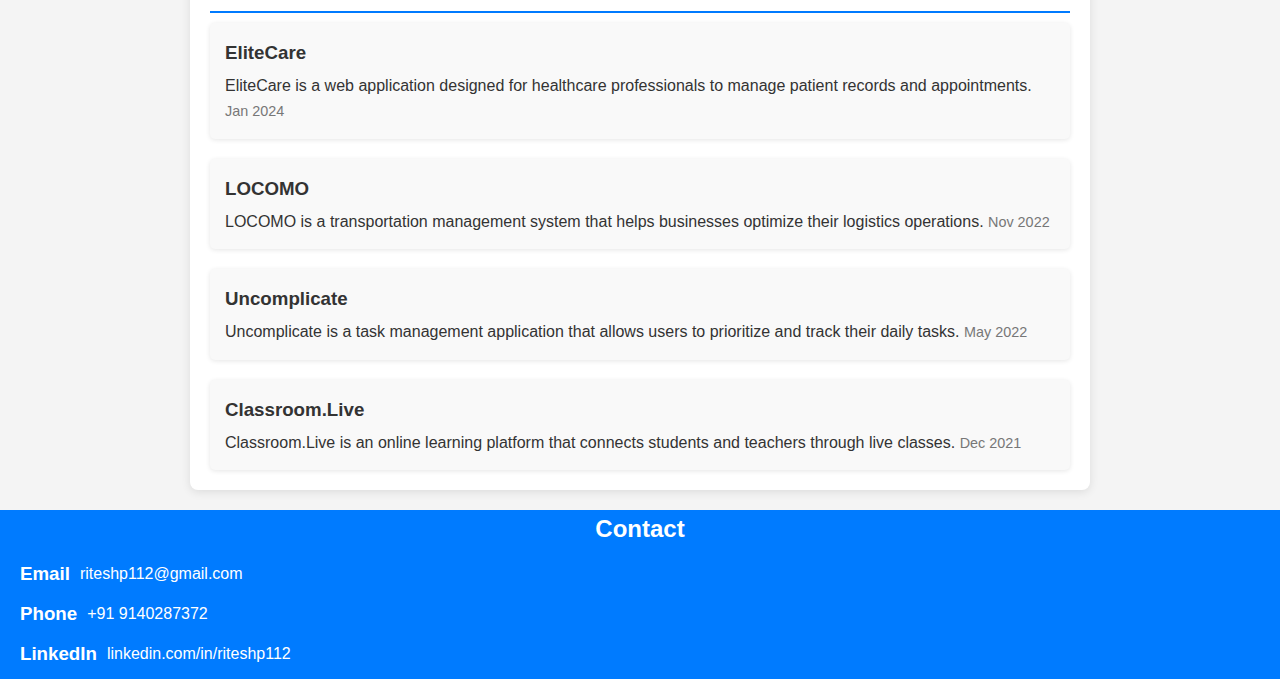
==== commit 517c84ef: "changes" ====
--- a/index.html
+++ b/index.html
@@ -248,13 +248,15 @@
                 <span class="experience_line"></span>
               </div>
               <div class="experience_data bd-grid">
-                <h3 class="experience_title">Software Engineer</h3>
-                <span class="experience_company">ABC Technologies</span>
+                <h3 class="experience_title">
+                  Associate: Software Engineering
+                </h3>
+                <span class="experience_company">Daffodil Software</span>
                 <span class="experience_year">Apr 2022 – Present</span>
                 <div class="experience_description">
                   <div>
-                    Developed and maintained web appdivcations using React.js
-                    and Node.js.
+                    Developed and maintained web applications using React.js and
+                    Node.js.
                   </div>
                   <div>
                     Collaborated with cross-functional teams to design and
@@ -263,27 +265,6 @@
                   <div>
                     Participated in code reviews and ensured adherence to best
                     practices.
-                  </div>
-                </div>
-              </div>
-            </div>
-            <div class="experience_content">
-              <div class="experience_time">
-                <span class="experience_rounder"></span>
-                <span class="experience_line"></span>
-              </div>
-              <div class="experience_data bd-grid">
-                <h3 class="experience_title">Intern</h3>
-                <span class="experience_company">XYZ Solutions</span>
-                <span class="experience_year">Jan 2022 – Mar 2022</span>
-                <div class="experience_description">
-                  <div>
-                    Assisted in the development of a mobile application using
-                    React-Native.
-                  </div>
-                  <div>
-                    Conducted testing and debugging to enhance performance and
-                    usability.
                   </div>
                 </div>
               </div>
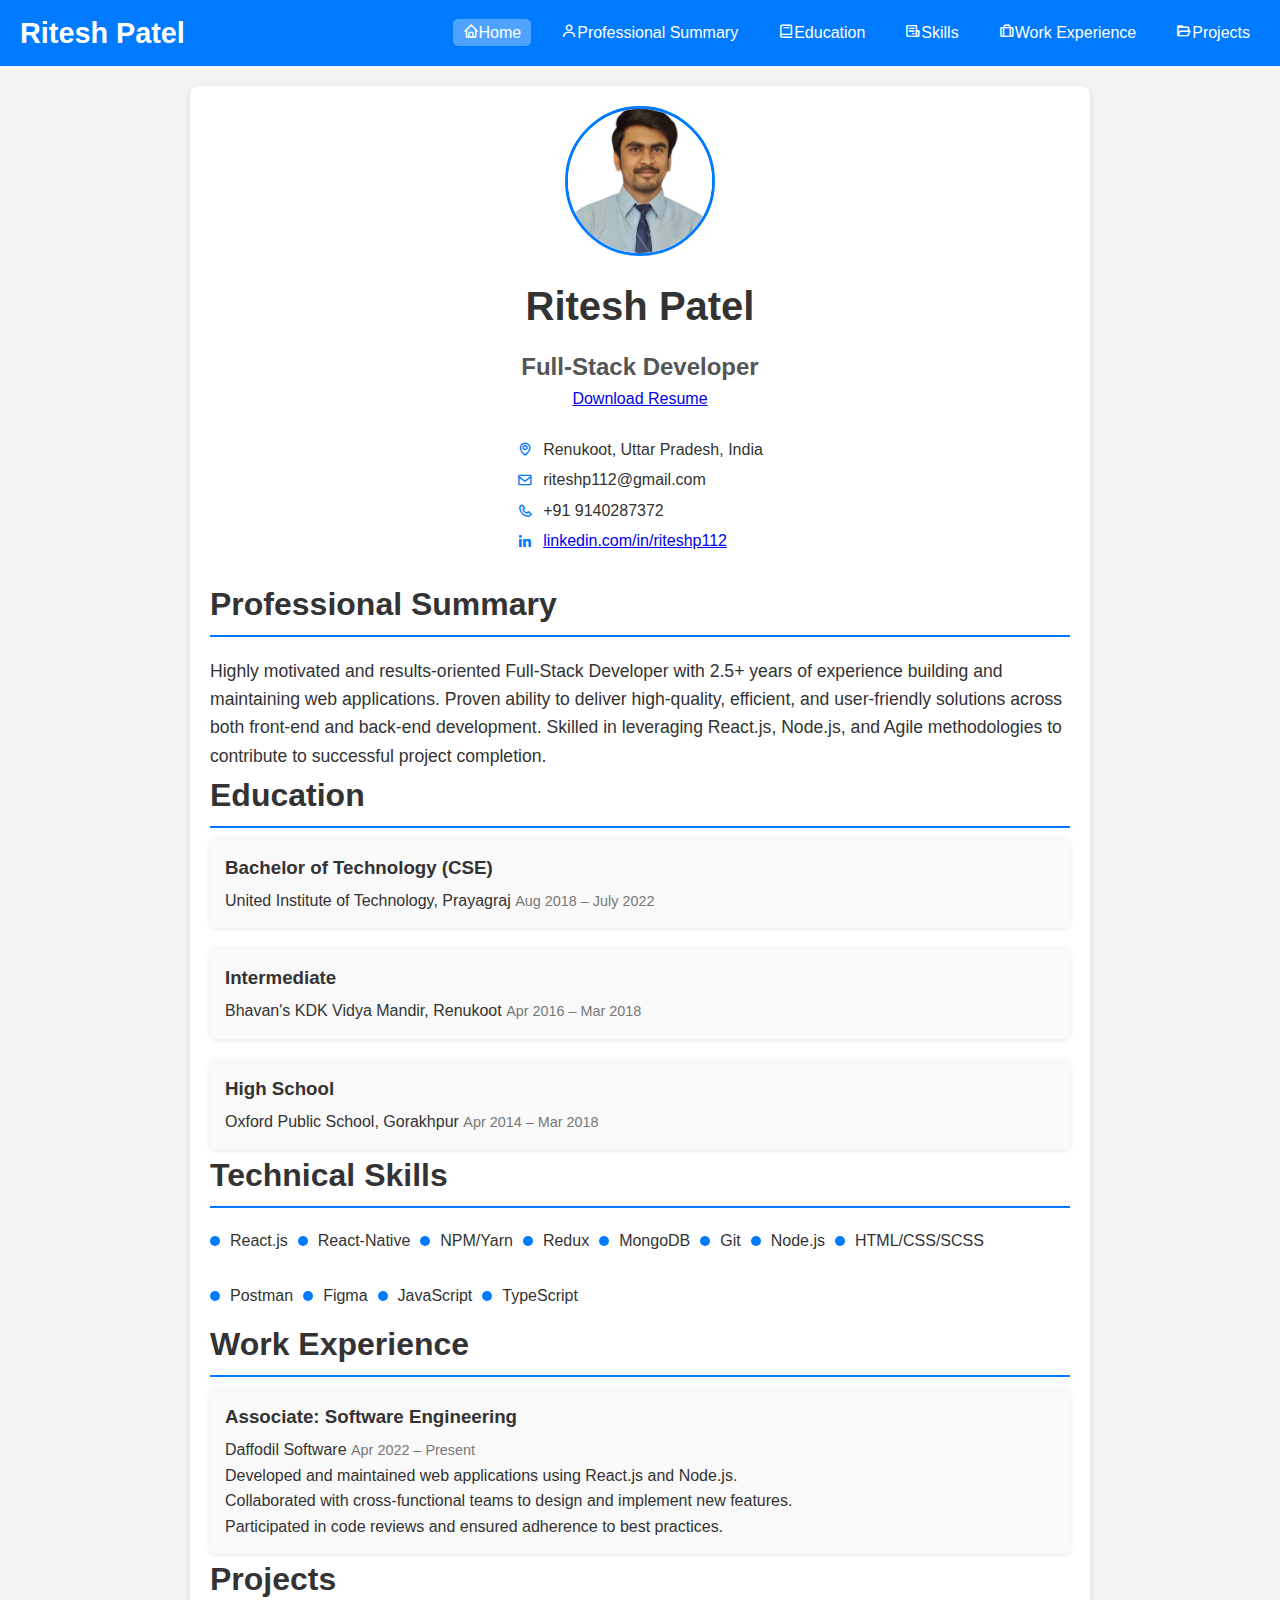
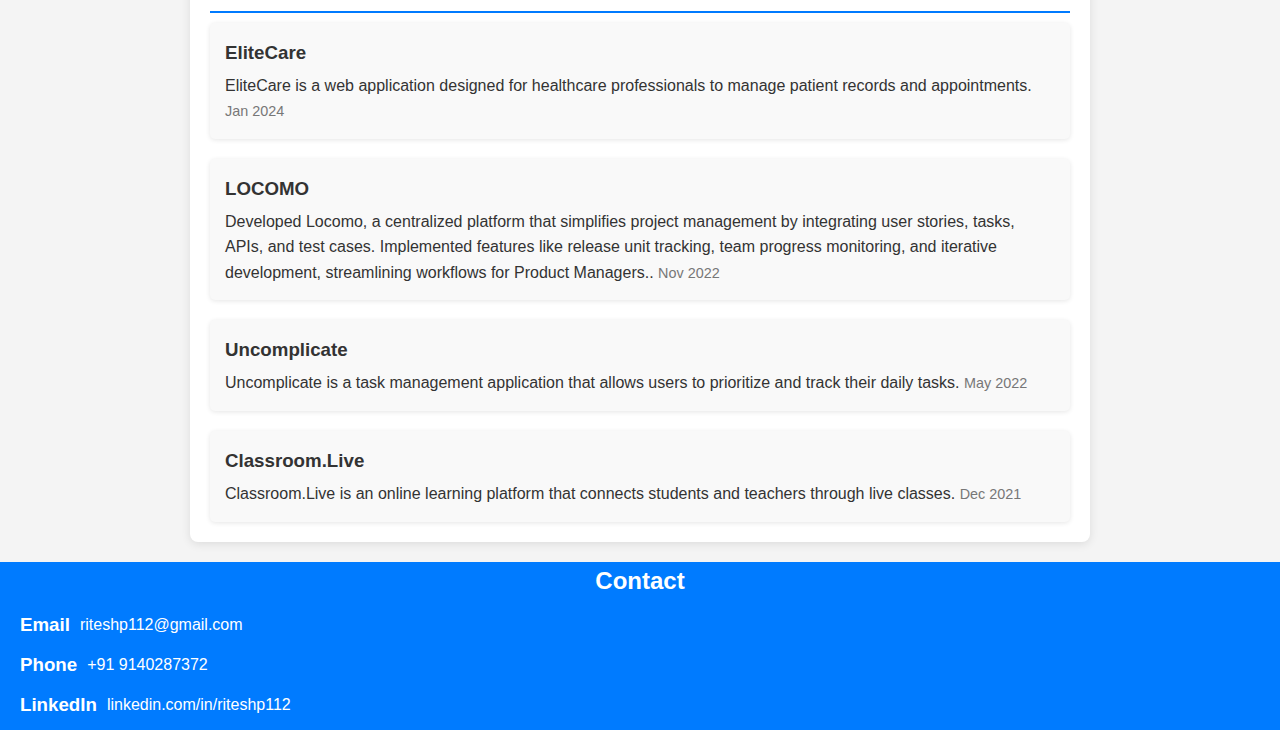
==== commit 89dc7264: "changes" ====
--- a/index.html
+++ b/index.html
@@ -287,8 +287,7 @@
             <div class="project_content">
               <h3 class="project_title">LOCOMO</h3>
               <span class="project_description"
-                >LOCOMO is a transportation management system that helps
-                businesses optimize their logistics operations.</span
+                >Developed Locomo, a centralized platform that simplifies project management by integrating user stories, tasks, APIs, and test cases. Implemented features like release unit tracking, team progress monitoring, and iterative development, streamlining workflows for Product Managers..</span
               >
               <span class="project_year">Nov 2022</span>
             </div>
